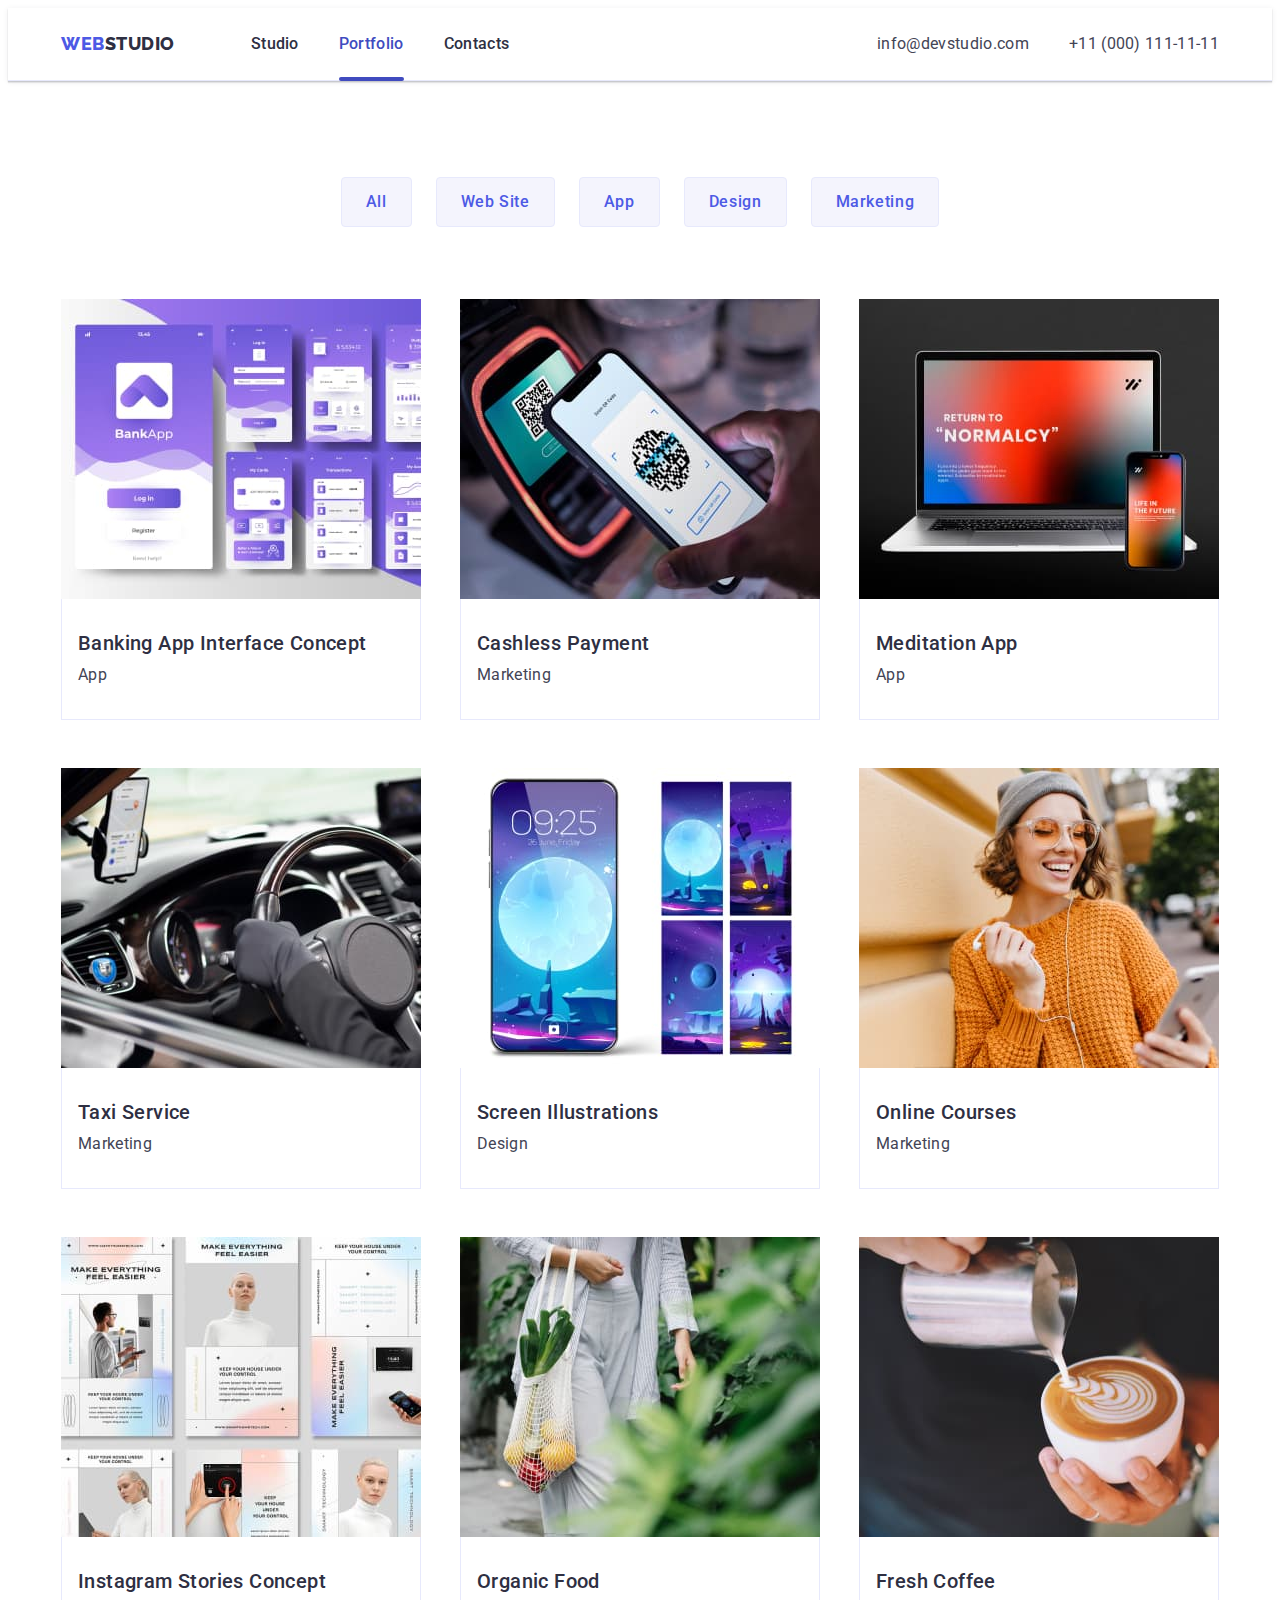
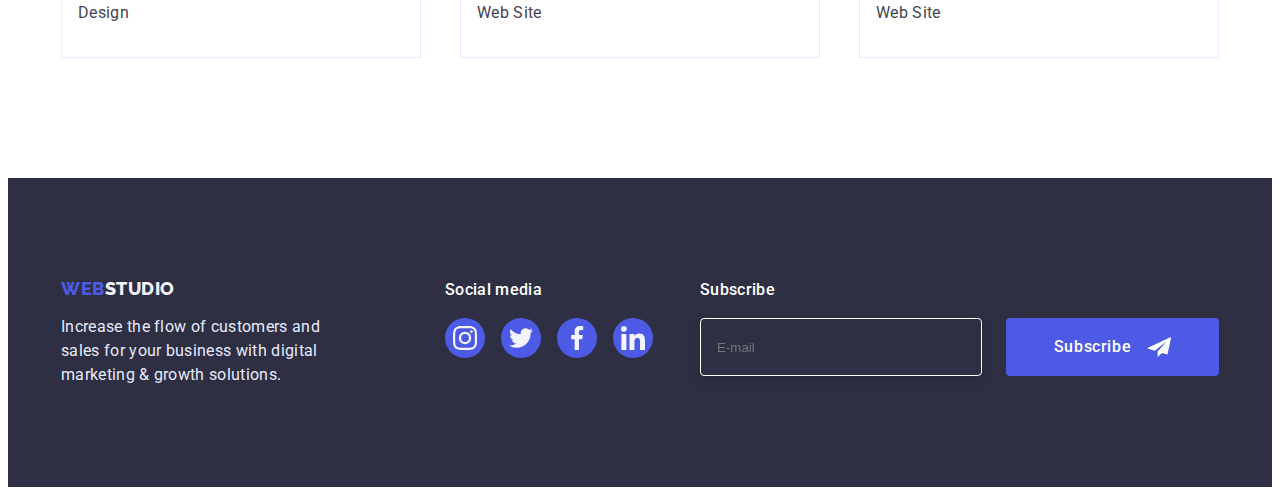
==== portfolio.html @ 1f2aed76 "Initial commit" ====
<!DOCTYPE html>
<html lang="en">

<head>
    <meta charset="UTF-8">
    <meta http-equiv="X-UA-Compatible" content="IE=edge">
    <meta name="viewport" content="width=device-width, initial-scale=1.0">
    <title>portfolio</title>
    <link rel="preconnect" href="https://fonts.googleapis.com">
    <link rel="preconnect" href="https://fonts.gstatic.com" crossorigin>
    <link
        href="https://fonts.googleapis.com/css2?family=Raleway:wght@800&family=Roboto:wght@400;500;700;900&display=swap"
        rel="stylesheet">
    <link rel="stylesheet" href="https://cdnjs.cloudflare.com/ajax/libs/modern-normalize/1.1.0/modern-normalize.min.css"
        integrity="sha512-wpPYUAdjBVSE4KJnH1VR1HeZfpl1ub8YT/NKx4PuQ5NmX2tKuGu6U/JRp5y+Y8XG2tV+wKQpNHVUX03MfMFn9Q=="
        crossorigin="anonymous" referrerpolicy="no-referrer" />
    <link rel="stylesheet" href="./css/style.css">
</head>

<body>
    <header class="header">
        <!-- Navigation -->
        <div class="header-container container">
            <nav class="nav">

                <a class="logo link " href="./index.html">Web<span class="logo-header">Studio</span></a>
                <ul class=" header-nav list">
                    <li><a class="nav-link   link" href="./index.html">Studio</a></li>
                    <li>
                        <a class="nav-link active link" href="./portfolio.html">Portfolio</a>
                    </li>
                    <li><a class="nav-link  link" href="">Contacts</a></li>
                </ul>
            </nav>
            <!-- Contacts -->
            <address class="address">
                <ul class="address list">
                    <li>
                        <a class="address-link link" href="mailto:info@devstudio.com">info@devstudio.com</a>
                    </li>
                    <li>
                        <a class="address-link link" href="tel:+110001111111">+11 (000) 111-11-11</a>
                    </li>
                </ul>
            </address>
        </div>
    </header>

    <main>
        <section class="portfolio-section">
            <div class="batton-portfolio-container container">
                <!-- Buttons portfolio -->
                <h1 hidden>Portfolio</h1>
                <ul class="button-portfolio-list list">
                    <li><button class="button-portfolio " type="button">All</button>
                    </li>
                    <li><button class="button-portfolio" type="button">Web Site</button>
                    </li>
                    <li><button class="button-portfolio" type="button">App</button>
                    </li>
                    <li><button class="button-portfolio" type="button">Design</button>
                    </li>
                    <li><button class="button-portfolio" type="button">Marketing</button>
                    </li>
                </ul>

                <!-- Card -->

                <ul class="portfolio-list list">
                    <li class="portfolio-card card">
                        <a href="" class="portfolio-link link">
                            <div class="overlay-wrapper">
                                <img src="./images/portfolio-images/banking.jpg" width="360"
                                    alt="Banking App Interface Concept">
                                <p class="overlay">14 Stylish and User-Friendly App Design Concepts · Task
                                    Manager App · Calorie Tracker App · Exotic Fruit Ecommerce App ·
                                    Cloud Storage App</p>
                            </div>
                            <div class="portfolio-card-text">
                                <h2 class="text-title">Banking App Interface Concept</h2>
                                <p class="text">App</p>
                            </div>
                        </a>
                    </li>
                    <li class="portfolio-card card">

                        <a href="" class="portfolio-link link">
                            <div class="overlay-wrapper">
                                <img src="./images/portfolio-images/cashless.jpg" width="360" alt="Cashless Payment">
                                <p class="overlay"> 14 Stylish and User-Friendly App Design Concepts · Task
                                    Manager App · Calorie Tracker App · Exotic Fruit Ecommerce App ·
                                    Cloud Storage App</p>
                            </div>
                            <div class="portfolio-card-text">
                                <h2 class="text-title">Cashless Payment</h2>
                                <p class="text">Marketing</p>
                            </div>
                        </a>
                    </li>
                    <li class="portfolio-card card">

                        <a href="" class="portfolio-link link">
                            <div class="overlay-wrapper">
                                <img src="./images/portfolio-images/meditation.jpg" width="360" alt="Meditation App">
                                <p class="overlay"> 14 Stylish and User-Friendly App Design Concepts · Task
                                    Manager App · Calorie Tracker App · Exotic Fruit Ecommerce App ·
                                    Cloud Storage App</p>
                            </div>
                            <div class="portfolio-card-text">
                                <h2 class="text-title">Meditation App</h2>
                                <p class="text">App</p>
                            </div>
                        </a>
                    </li>
                    <li class="portfolio-card card">

                        <a href="" class="portfolio-link link">

                            <div class="overlay-wrapper">
                                <img src="./images/portfolio-images/taxi.jpg" width="360" alt="Taxi Service">
                                <p class="overlay"> 14 Stylish and User-Friendly App Design Concepts · Task
                                    Manager App · Calorie Tracker App · Exotic Fruit Ecommerce App ·
                                    Cloud Storage App</p>
                            </div>
                            <div class="portfolio-card-text">
                                <h2 class="text-title">Taxi Service</h2>
                                <p class="text">Marketing</p>
                            </div>
                        </a>
                    </li>
                    <li class="portfolio-card card">

                        <a href="" class="portfolio-link link">
                            <div class="overlay-wrapper">
                                <img src="./images/portfolio-images/screen.jpg" width="360" alt="Screen Illustrations">
                                <p class="overlay"> 14 Stylish and User-Friendly App Design Concepts · Task
                                    Manager App · Calorie Tracker App · Exotic Fruit Ecommerce App ·
                                    Cloud Storage App</p>
                            </div>
                            <div class="portfolio-card-text">
                                <h2 class="text-title">Screen Illustrations</h2>
                                <p class="text">Design</p>
                            </div>
                        </a>
                    </li>
                    <li class="portfolio-card card">
                        <a href="" class="portfolio-link link">
                            <div class="overlay-wrapper">
                                <img src="./images/portfolio-images/online.jpg" width="360" alt="Online Courses">
                                <p class="overlay"> 14 Stylish and User-Friendly App Design Concepts · Task
                                    Manager App · Calorie Tracker App · Exotic Fruit Ecommerce App ·
                                    Cloud Storage App</p>
                            </div>
                            <div class="portfolio-card-text">
                                <h2 class="text-title">Online Courses</h2>
                                <p class="text">Marketing</p>
                            </div>
                        </a>
                    </li>
                    <li class="portfolio-card card">
                        <a href="" class="portfolio-link link">
                            <div class="overlay-wrapper">
                                <img src="./images/portfolio-images/instagram.jpg" width="360"
                                    alt="Instagram Stories Concept">
                                <p class="overlay"> 14 Stylish and User-Friendly App Design Concepts · Task
                                    Manager App · Calorie Tracker App · Exotic Fruit Ecommerce App ·
                                    Cloud Storage App</p>
                            </div>
                            <div class="portfolio-card-text">
                                <h2 class="text-title">Instagram Stories Concept</h2>
                                <p class="text">Design</p>
                            </div>
                        </a>
                    </li>
                    <li class="portfolio-card card">
                        <a href="" class="portfolio-link link">
                            <div class="overlay-wrapper">
                                <img src="./images/portfolio-images/organic.jpg" width="360" alt="Organic Food">
                                <p class="overlay"> 14 Stylish and User-Friendly App Design Concepts · Task
                                    Manager App · Calorie Tracker App · Exotic Fruit Ecommerce App ·
                                    Cloud Storage App</p>
                            </div>
                            <div class="portfolio-card-text">
                                <h2 class="text-title">Organic Food</h2>
                                <p class="text">Web Site</p>
                            </div>
                        </a>
                    </li>
                    <li class="portfolio-card card">
                        <a href="" class="portfolio-link link">
                            <div class="overlay-wrapper">
                                <img src="./images/portfolio-images/fresh.jpg" width="360" alt="Fresh Coffee">
                                <p class="overlay"> 14 Stylish and User-Friendly App Design Concepts · Task
                                    Manager App · Calorie Tracker App · Exotic Fruit Ecommerce App ·
                                    Cloud Storage App</p>
                            </div>
                            <div class="portfolio-card-text">
                                <h2 class="text-title">Fresh Coffee</h2>
                                <p class="text">Web Site</p>
                            </div>
                        </a>
                    </li>
                </ul>
            </div>
        </section>
    </main>
    <!--footer-->
    <footer class="footer">
        <div class=" footer-wrapper container">
            <div class="footer-wrapper-logo">
                <a href="./index.html" class="logo logo-only-footer link">Web<span class="logo-footer">Studio</span></a>
                <p class="footer-text text">Increase the flow of customers and sales for your business with digital
                    marketing
                    &
                    growth solutions. </p>
            </div>
            <div class="footer-wrapper-social">
                <p class="social-text text">Social media</p>
                <ul class="social-list list">
                    <li class="social-list-item">
                        <a href="" class="social-link link">
                            <svg class="social-icons" width="24" height="24">
                                <use href="./images/icons.svg#instagram"></use>
                            </svg>
                        </a>
                    </li>
                    <li class="social-list-item">
                        <a href="" class="social-link link">
                            <svg class="social-icons" width="24" height="24">
                                <use href="./images/icons.svg#twitter"></use>
                            </svg>
                        </a>
                    </li>
                    <li class="social-list-item">
                        <a href="" class="social-link link">
                            <svg class="social-icons" width="24" height="24">
                                <use href="./images/icons.svg#facebook"></use>
                            </svg>
                        </a>
                    </li>
                    <li class="social-list-item">
                        <a href="" class="social-link link">
                            <svg class="social-icons" width="24" height="24">
                                <use href="./images/icons.svg#linkedin"></use>
                            </svg>
                        </a>
                    </li>
                </ul>
            </div>
            <div class="footer-wrapper-form">

                <p class="media-text">Subscribe</p>
                <form class="form-footer">
                    <label class="user_subscribe"></label>
                    <input id="user_subscribe" class="form-input-footer" type="email" name="email" placeholder="E-mail">
                    <batton class="modal-button-footer" type="Subscribe">Subscribe
                        <svg class="subscribe-icon" width="24" height="24">
                            <use href="./images/icons.svg#icon-plane"></use>
                        </svg>
                    </batton>
                </form>


            </div>
        </div>
    </footer>

</html>
---- css/style.css ----
html {
  box-sizing: border-box;
}
h1,
h2,
h3,
h4,
h5,
h6,
p,
ul {
  padding: 0;
  margin: 0;
}
img {
  display: block;
}
/* 
::after,
::before{
 box-sizing: inherit; 
} */
.container {
  width: 1158px;
  margin: 0 auto;
  padding: 0 15px;
}

/**
  |============================
  | Basic styles
  |============================
*/
:root {
  --primary-text-color: #434455;
  --secondary-text-color: #2e2f42;
  --third-text-color: #ffffff;
  --footer-text-color: #e7e9fc;
  --accent-text-color: #f4f4fd;
  --logo-text-color: #4d5ae5;
  --primary-background: #ffffff;
  --secondary-background: #f4f4fd;
  --footer-background: #2e2f42;
  --button-active: #404bbf;
  --primary-icons-color: #8e8f99;
  --accent-icons-color: #31d0aa;
  --transition-dur-and-func: 250ms cubic-bezier(0.4, 0, 0.2, 1);
}

body {
  font-family: "Roboto", sans-serif;
  color: var(--primary-text-color);
  background-color: var(--primary-background);
}

.list {
  list-style-type: none;
}

.link {
  text-decoration: none;
}

.hidden {
  position: absolute;
  width: 1px;
  height: 1px;
  margin: -1px;
  border: 0;
  padding: 0;

  white-space: nowrap;
  clip-path: inset(100%);
  clip: rect(0 0 0 0);
  overflow: hidden;
}
/**
  |============================
  | Header Styles
  |============================
*/
.header-container {
  display: flex;
  margin: 0 auto;
  align-items: center;
}
.header {
  max-width: 1440px;
  margin-left: auto;
  margin-right: auto;
  box-shadow: 0px 2px 1px rgba(46, 47, 66, 0.08),
    0px 1px 1px rgba(46, 47, 66, 0.16), 0px 1px 6px rgba(46, 47, 66, 0.08);
  border-bottom: 1px solid #e7e9fc;
}
.logo {
  margin-right: 76px;
  color: var(--logo-text-color);
  font-family: "Raleway", sans-serif;
  font-weight: 800;
  font-size: 18px;
  line-height: 1.17;
  letter-spacing: 0.03em;
  text-transform: uppercase;
}

.logo-header {
  color: var(--secondary-text-color);
}
.nav {
  align-items: center;
  display: flex;
  margin-right: auto;
}
.header-nav {
  gap: 40px;
  display: flex;
}
.nav-link.link {
  padding: 24px 0;
  display: block;
  color: var(--secondary-text-color);
  font-weight: 500;
  font-size: 16px;
  line-height: 1.5;
  letter-spacing: 0.02em;
  transition: color var(--transition-dur-and-func);
}
.nav-link:hover,
.nav-link:focus {
  color: #404bbf;
}
.nav-link.active {
  position: relative;
  color: var(--button-active);
}
.active::after {
  position: absolute;
  display: block;
  content: "";
  height: 4px;
  width: 100%;
  left: 0;
  bottom: -1px;
  background-color: var(--button-active);
  border-radius: 2px;
}

.address {
  font-style: normal;
}
.address.list {
  display: flex;
  gap: 40px;
}
.address-link {
  color: var(--primary-text-color);
  font-size: 16px;
  line-height: 1.5;
  letter-spacing: 0.02em;
  transition: color var(--transition-dur-and-func);
}

.address-link:hover,
.address-link:focus {
  color: var(--button-active);
}

/**
  |================================
  | Hero Styles
  |================================
*/

.hero {
  padding: 188px 0;
  background-color: var(--footer-background);
}
.hero-back {
  margin-left: auto;
  margin-right: auto;
  background-image: linear-gradient(
      rgba(46, 47, 66, 0.7),
      rgba(46, 47, 66, 0.7)
    ),
    url(../images/background-img/people-office.jpg);
  background-repeat: no-repeat;
  background-position: center;
  background-size: cover;
  max-width: 1440px;
}
.hero.container {
  background-color: initial;
  display: flex;
  padding: 0;
  flex-direction: column;
  justify-content: center;
  align-items: center;
}
.hero-title {
  max-width: 496px;
  margin-bottom: 48px;
  color: var(--third-text-color);
  font-weight: 700;
  font-size: 56px;
  line-height: 1.07;
  text-align: center;
  letter-spacing: 0.02em;
}
.hero button {
  min-width: 169px;
  padding-top: 16px;
  padding-bottom: 16px;
  height: 56px;
  border-radius: 4px;
  border: none;
  transition: background-color var(--transition-dur-and-func);
}
.hero-item {
  width: calc((100% - 72px) / 4);
}
.icons-hero {
  height: 112px;
  display: flex;
  justify-content: center;
  align-items: center;
  background-color: var(--secondary-background);
  border-radius: 4px;
  margin-bottom: 8px;
}
.adventages {
  padding: 120px 0;
}
.adventages-list {
  list-style: none;
  display: flex;
  flex-direction: row;
  justify-content: space-between;
  gap: 24px;
}

.examples {
  padding-bottom: 120px;
}
.example.title {
  margin-left: auto;
  margin-right: auto;
  margin-bottom: 72px;
}

.example.list {
  display: flex;
  flex-direction: row;
  margin-left: auto;
  margin-right: auto;
  gap: 24px;
}

.team {
  max-width: 1440px;
  margin-left: auto;
  margin-right: auto;
  padding-top: 120px;
  padding: 120px 0;
}

.team-title {
  font-weight: 700;
  font-size: 36px;
  line-height: 1.11;
  text-align: center;
  letter-spacing: 0.02em;
  text-transform: capitalize;
  margin-bottom: 72px;
}
.team-text {
  text-align: center;
  padding: 32px 0;
}
.team-parag {
  margin-bottom: 8px;
}
.img-team {
  width: 100%;
}
.team-wrapper-list {
  display: flex;
  justify-content: center;
  gap: 24px;
  align-items: center;
}
.wrapper-list-item {
  width: 40px;
  height: 40px;
}
.wrapper-link {
  width: 100%;
  height: 100%;
  background-color: var(--logo-text-color);
  border-radius: 50%;
  display: flex;
  align-items: center;
  justify-content: center;
  transition: background-color var(--transition-dur-and-func);
}
.wrapper-link:hover,
.wrapper-link:focus {
  background-color: #404bbf;
}

.team-icons {
  fill: var(--accent-text-color);
}
.team-list {
  list-style: none;
  display: flex;
  gap: 24px;
}
.team-card {
  box-shadow: 0px 1px 6px rgba(46, 47, 66, 0.08),
    0px 1px 1px rgba(46, 47, 66, 0.16), 0px 2px 1px rgba(46, 47, 66, 0.08);
  border-radius: 0px 0px 4px 4px;
  width: calc((100% - 72px) / 4);
  background-color: var(--primary-background);
}
/* customers  */
.customers {
  padding-top: 120px;
  padding-bottom: 120px;
}
.customers-title.title {
  font-size: 36px;
  line-height: 1.1;
  color: var(--footer-background);
  margin-bottom: 72px;
}
.customers-list {
  display: flex;
  gap: 24px;
}
.customers-list-item {
  width: calc((100% - 120px) / 6);
  height: 88px;
}
.customers-link {
  border: 1px solid var(--primary-icons-color);
  width: 100%;
  height: 100%;
  border-radius: 4px;
  display: flex;
  justify-content: center;
  align-items: center;
  color: var(--primary-icons-color);
  transition: border-color var(--transition-dur-and-func),
    color var(--transition-dur-and-func);
}
.customers-link:hover,
.customers-link:focus {
  border-color: var(--button-active);
  color: var(--button-active);
}
.customers-icons {
  fill: currentColor;
}

/**
  |================================
  | Button Styles
  |================================
*/
.button {
  font-family: "Roboto", sans-serif;
  color: var(--third-text-color);
  background-color: var(--logo-text-color);
  font-weight: 500;
  font-size: 16px;
  line-height: 1.5;
  letter-spacing: 0.04em;
  cursor: pointer;
}

.button-portfolio {
  font-family: "Roboto", sans-serif;
  color: var(--logo-text-color);
  background-color: var(--secondary-background);
  font-weight: 500;
  font-size: 16px;
  padding: 12px 24px;
  border: 1px solid #e7e9fc;
  border-radius: 4px;
  line-height: 1.5;
  letter-spacing: 0.04em;
  cursor: pointer;
  transition: box-shadow var(--transition-dur-and-func),
    background-color var(--transition-dur-and-func),
    color var(--transition-dur-and-func),
    border-color var(--transition-dur-and-func);
}

.button-portfolio:hover,
.button-portfolio:focus {
  box-shadow: 0px 3px 1px rgba(0, 0, 0, 0.1), 0px 2px 1px rgba(0, 0, 0, 0.08),
    0px 2px 2px rgba(0, 0, 0, 0.12);
}

.button:hover,
.button:focus,
.button-portfolio:hover,
.button-portfolio:focus {
  color: var(--third-text-color);
  border: 1px solid transparent;
  background-color: var(--button-active);
}
.button-portfolio-list {
  margin-bottom: 72px;
  display: flex;
  flex-direction: row;
  justify-content: center;
  gap: 24px;
}

.text-title {
  margin-bottom: 8px;
  color: var(--secondary-text-color);
  font-weight: 500;
  font-size: 20px;
  line-height: 1.2;
  letter-spacing: 0.02em;
}

.text {
  color: var(--primary-text-color);
  font-size: 16px;
  line-height: 1.5;
  letter-spacing: 0.02em;
}
.portfolio-list {
  display: flex;
  flex-wrap: wrap;
  gap: 48px 24px;
  justify-content: space-between;
}
.portfolio-link {
  display: block;
  transition: box-shadow var(--transition-dur-and-func);
}
.portfolio-link:hover,
.portfolio-link:focus {
  box-shadow: 0px 1px 6px rgba(46, 47, 66, 0.08),
    0px 1px 1px rgba(46, 47, 66, 0.16), 0px 2px 1px rgba(46, 47, 66, 0.08);
}
.portfolio-card-text {
  padding: 32px 16px;
  border: 1px solid #e7e9fc;
  border-top: none;
}
/* overlay */
.overlay-wrapper {
  position: relative;
  overflow: hidden;
}

.overlay {
  position: absolute;
  left: 0;
  top: 0;
  width: 100%;
  height: 100%;
  transform: translate(0, 100%);
  transition: transform 250ms cubic-bezier(0.4, 0, 0.2, 1);

  font-size: 16px;
  line-height: 1.5;
  color: #f4f4fd;
  padding-top: 40px;
  padding-right: 32px;
  padding-bottom: 40px;
  padding-left: 32px;
  background: #4d5ae5;
  mix-blend-mode: normal;
  letter-spacing: 0.02em;
}
.portfolio-link:hover .overlay,
.portfolio-link:focus .overlay {
  transform: translate(0, 0);
}

.title {
  color: var(--secondary-text-color);
  font-size: 36px;
  line-height: 1.11;
  text-align: center;
  letter-spacing: 0.02em;
  text-transform: capitalize;
}

.team {
  padding-bottom: 120px;
  background-color: var(--secondary-background);
}

.card {
  border-radius: 0px 0px 4px 4px;
  background-color: var(--primary-background);
}

.portfolio-section {
  padding: 96px 0 120px;
}

/**
  |================================
  | Footer Styles
  |================================
*/

.footer {
  max-width: 1440px;
  margin-left: auto;
  margin-right: auto;
  padding-top: 100px;
  padding-bottom: 100px;
  background-color: var(--footer-background);
}
.footer-wrapper {
  display: flex;
  align-items: baseline;
}
.footer-wrapper-logo {
  margin-right: 120px;
}
.social-link {
  width: 100%;
  height: 100%;
  background-color: var(--logo-text-color);
  display: flex;
  justify-content: center;
  align-items: center;
  border-radius: 50%;
  transition: background-color var(--transition-dur-and-func);
}
.social-link:hover,
.social-link:focus {
  background-color: var(--accent-icons-color);
}
.social-text {
  margin-bottom: 16px;
  font-style: normal;
  font-weight: 500;
  font-size: 16px;
  line-height: 24px;
  letter-spacing: 0.02em;
  color: var(--primary-background);
}
.social-icons {
  fill: var(--accent-text-color);
}
.logo-only-footer {
  display: inline-block;
  margin-bottom: 16px;
}
.social-list {
  display: flex;
  gap: 16px;
}
.social-list-item {
  width: 40px;
  height: 40px;
}
.logo-footer {
  color: #f4f4fd;
}
.footer-text {
  max-width: 264px;
  color: var(--footer-text-color);
}

/* backdrop */

.backdrop {
  position: fixed;
  top: 0;
  left: 0;
  width: 100%;
  height: 100%;
  background-color: rgba(46, 47, 66, 0.4);
  z-index: 101;
  transition: opacity var(--transition-dur-and-func),
    visibility var(--transition-dur-and-func);
}

.backdrop.is-hidden {
  opacity: 0;
  visibility: hidden;
  pointer-events: none;
}

.modal {
  position: absolute;
  width: 408px;
  min-height: 576px;
  top: 50%;
  left: 50%;
  transform: translate(-50%, -50%);
  transition: transform var(--transition-dur-and-func);

  background-color: #fcfcfc;
  box-shadow: 0px 1px 1px rgba(0, 0, 0, 0.14), 0px 1px 3px rgba(0, 0, 0, 0.12),
    0px 2px 1px rgba(0, 0, 0, 0.2);
  border-radius: 4px;
}

.modal-close-btn {
  position: absolute;
  top: 24px;
  right: 24px;
  display: flex;
  justify-content: center;
  align-items: center;

  background-color: #e7e9fc;
  border: 1px solid rgba(0, 0, 0, 0.1);
  padding: 0;
  width: 24px;
  height: 24px;
  border-radius: 50%;
  cursor: pointer;
  transition: background-color var(--transition-dur-and-func),
    border var(--transition-dur-and-func);
}

.modal-close-btn:hover,
.modal-close-btn:focus {
  border: none;
  background-color: var(--button-active);
}

.modal-close-btn-icon {
  transition: fill var(--transition-dur-and-func);
}

.modal-close-btn:hover .modal-close-btn-icon,
.modal-close-btn:focus .modal-close-btn-icon {
  fill: var(--primary-background);
}
.modal-form {
  display: flex;
  flex-direction: column;
}
.modal-title {
  margin-bottom: 16px;
  font-weight: 500;
  font-size: 16px;
  line-height: 1.5;
  text-align: center;
  letter-spacing: 0.02em;
  color: var(--footer-background);
}
.modal {
  position: absolute;
  width: 408px;
  min-height: 576px;
  padding: 72px 24px 24px 24px;
  top: 50%;
  left: 50%;
  transform: translate(-50%, -50%);
  transition: transform var(--transition-dur-and-func);
  background-color: #fcfcfc;
  box-shadow: 0px 1px 1px rgba(0, 0, 0, 0.14), 0px 1px 3px rgba(0, 0, 0, 0.12),
    0px 2px 1px rgba(0, 0, 0, 0.2);
  border-radius: 4px;
}
.modal-form-input-desc {
  display: block;
  margin-bottom: 4px;
  font-size: 12px;
  line-height: 1.17;
  letter-spacing: 0.04em;
  color: var(--primary-icons-color);
}
.modal-form-field {
  margin-bottom: 8px;
}
.modal-form-input-wrapper {
  position: relative;
  display: block;
}
.modal-form-input {
  width: 100%;
  height: 40px;
  font-size: 16px;
  border: 1px solid rgba(46, 47, 66, 0.4);
  border-radius: 4px;
  padding-left: 38px;
  transition: outline var(--transition-dur-and-func),
    border-color var(--transition-dur-and-func);
}
.modal-form-icons {
  position: absolute;
  left: 16px;
  top: 50%;
  width: 18px;
  height: 24px;
  transform: translate(0, -50%);
  transition: fill var(--transition-dur-and-func);
}
.modal-form-field-area {
  margin-bottom: 16px;
}
.modal-form-field-area:focus {
  border-color: #4d5ae5;
}
.modal-form-input:focus {
  outline: none;
  border-color: #4d5ae5;
}
.modal-form-input:focus + .modal-form-icons {
  fill: #4d5ae5;
}
.modal-form-message:focus {
  border-color: #4d5ae5;
}
.modal-form-message {
  resize: none;
  outline: none;
  width: 100%;
  height: 120px;
  font-size: 16px;
  padding: 8px 16px;
  border: 1px solid rgba(46, 47, 66, 0.4);
  border-radius: 4px;
  transition: border-color var(--transition-dur-and-func);
}
.modal-form-message::placeholder {
  font-size: 12px;
  line-height: 1.17;
  letter-spacing: 0.04em;

  color: rgba(46, 47, 66, 0.4);
}
.visually-hidden {
  position: absolute;
  width: 1px;
  height: 1px;
  margin: -1px;
  border: 0;
  clip: rect(0 0 0 0);
  overflow: hidden;
}
.modal-form-check-desc {
  display: flex;
  align-items: center;
  margin-bottom: 24px;
  font-size: 12px;
  line-height: 1.17;
  letter-spacing: 0.04em;
  color: var(--primary-icons-color);
}
.modal-form-checkbox {
  position: relative;
  width: 16px;
  height: 16px;
  border: 1px solid rgba(46, 47, 66, 0.4);
  border-radius: 2px;
  fill: #f4f4fd;
  transition: background-color 250ms cubic-bezier(0.4, 0, 0.2, 1);
  display: flex;
  justify-content: center;
  align-items: center;
  width: 16px;
  height: 16px;
  border: 1px solid rgba(46, 47, 66, 0.4);
  border-radius: 2px;
  margin-right: 8px;
  transition: background-color var(--transition-dur-and-func);
}
.modal-form-check-icons {
  position: absolute;
  top: 50%;
  left: 50%;
  transform: translate(-50%, -50%);
  opacity: 0;
  fill: var(--primary-background);
}
.link-form:hover,
.link-form:focus {
  color: var(--button-active);
}
.link-form {
  color: #4d5ae5;
  transition: color var(--transition-dur-and-func);
}
.modal-button-form:hover,
.modal-button-form:focus {
  background-color: var(--button-active);
}
.modal-button-form {
  min-width: 169px;
  align-self: center;
  padding-left: 32px;
  padding-right: 32px;
  padding-top: 16px;
  padding-bottom: 16px;
  border: 0;
  border-radius: 4px;
  cursor: pointer;

  transition: background-color var(--transition-dur-and-func);
  color: #ffffff;
  background-color: #4d5ae5;
  box-shadow: 0px 4px 4px rgba(0, 0, 0, 0.15);
  font-family: inherit;
  font-weight: 500;
  font-size: 16px;
  line-height: 1.5;
  letter-spacing: 0.04em;
}

.media-text {
  font-weight: 500;
  font-size: 16px;
  line-height: 1.5;
  letter-spacing: 0.02em;
  color: #ffffff;
  margin-bottom: 16px;
}
.form-footer {
  display: flex;
}
.form-input-footer {
  width: 264px;
  height: 40px;
  margin-right: 24px;
  padding-left: 16px;
  padding-top: 8px;
  padding-bottom: 8px;
  padding-right: 0;
  border: 1px solid #ffffff;
  border-radius: 4px;
  filter: drop-shadow(0px 4px 4px rgba(0, 0, 0, 0.15));
  background-color: var(--footer-background);
  color: var(--primary-background);
}
.modal-button-footer:hover,
.modal-button-footer:focus {
  background-color: var(--button-active);
}
.modal-button-footer {
  display: flex;
  justify-content: center;
  align-items: center;
  min-width: 165px;
  padding-top: 8px;
  padding-right: 24px;
  padding-bottom: 8px;
  padding-left: 24px;
  border: 0;
  border-radius: 4px;
  font-family: inherit;
  font-weight: 500;
  font-size: 16px;
  line-height: 1.5;
  letter-spacing: 0.04em;
  color: #ffffff;
  background-color: #4d5ae5;
  cursor: pointer;
  transition: background-color var(--transition-dur-and-func);
}
.footer-wrapper-social {
  margin-right: auto;
}
.subscribe-icon {
  margin-left: 16px;
}
.modal-form-check:checked + * .modal-form-check-icons {
  opacity: 1;
}
.modal-form-check:checked + * .modal-form-checkbox {
  background-color: #404bbf;
}
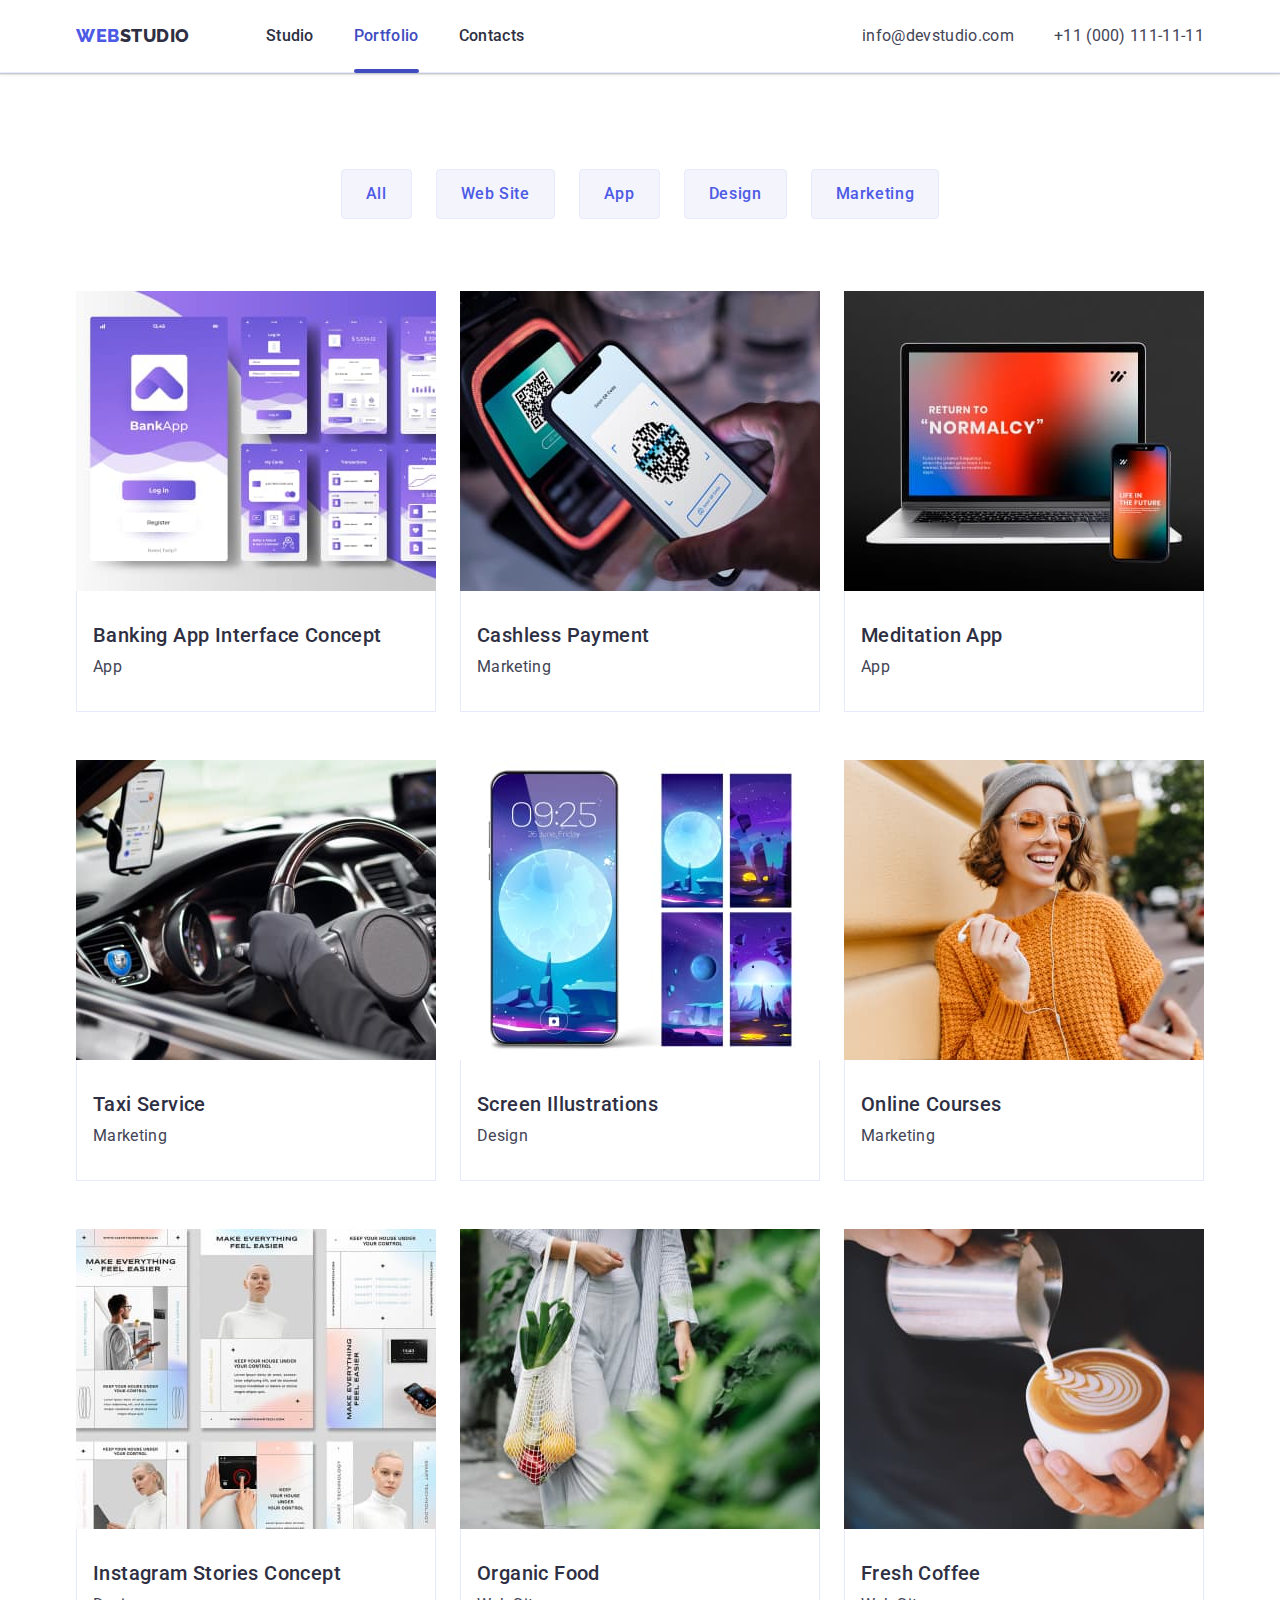
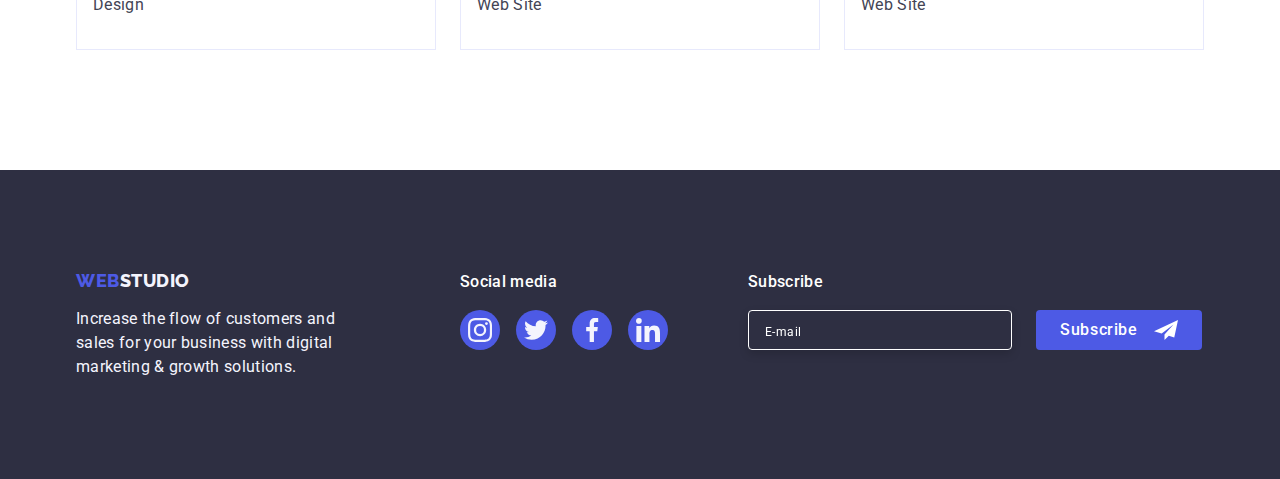
==== commit 2c7b7a89: "sum pre final" ====
--- a/portfolio.html
+++ b/portfolio.html
@@ -5,198 +5,413 @@
     <meta charset="UTF-8">
     <meta http-equiv="X-UA-Compatible" content="IE=edge">
     <meta name="viewport" content="width=device-width, initial-scale=1.0">
-    <title>portfolio</title>
+    <title>Portfolio</title>
     <link rel="preconnect" href="https://fonts.googleapis.com">
     <link rel="preconnect" href="https://fonts.gstatic.com" crossorigin>
     <link
         href="https://fonts.googleapis.com/css2?family=Raleway:wght@800&family=Roboto:wght@400;500;700;900&display=swap"
         rel="stylesheet">
-    <link rel="stylesheet" href="https://cdnjs.cloudflare.com/ajax/libs/modern-normalize/1.1.0/modern-normalize.min.css"
-        integrity="sha512-wpPYUAdjBVSE4KJnH1VR1HeZfpl1ub8YT/NKx4PuQ5NmX2tKuGu6U/JRp5y+Y8XG2tV+wKQpNHVUX03MfMFn9Q=="
-        crossorigin="anonymous" referrerpolicy="no-referrer" />
-    <link rel="stylesheet" href="./css/style.css">
+    <link rel="stylesheet"
+        href="https://cdnjs.cloudflare.com/ajax/libs/modern-normalize/1.1.0/modern-normalize.min.css">
+    <link rel="stylesheet" href="./css/styles.css">
 </head>
 
 <body>
-    <header class="header">
-        <!-- Navigation -->
-        <div class="header-container container">
-            <nav class="nav">
-
-                <a class="logo link " href="./index.html">Web<span class="logo-header">Studio</span></a>
-                <ul class=" header-nav list">
-                    <li><a class="nav-link   link" href="./index.html">Studio</a></li>
-                    <li>
-                        <a class="nav-link active link" href="./portfolio.html">Portfolio</a>
-                    </li>
-                    <li><a class="nav-link  link" href="">Contacts</a></li>
+
+    <!-- HEADER -->
+
+    <header class="header-page">
+        <div class="container header-container">
+            <nav class="nav-menu">
+                <a class="logo link" href="./index.html">Web<span class="logo-light-theme">Studio</span></a>
+                <ul class="menu list">
+                    <li class="menu-item">
+                        <a class="menu-link link" href="./index.html">Studio</a>
+                    </li>
+                    <li class="menu-item">
+                        <a class="menu-link active link" href="./portfolio.html">Portfolio</a>
+                    </li>
+                    <li class="menu-item">
+                        <a class="menu-link link" href="">Contacts</a>
+                    </li>
                 </ul>
             </nav>
-            <!-- Contacts -->
             <address class="address">
-                <ul class="address list">
-                    <li>
-                        <a class="address-link link" href="mailto:info@devstudio.com">info@devstudio.com</a>
-                    </li>
-                    <li>
-                        <a class="address-link link" href="tel:+110001111111">+11 (000) 111-11-11</a>
+                <ul class="contact list">
+                    <li class="contact-item">
+                        <a class="contact-link link" href="mailto:info@devstudio.com">info@devstudio.com</a>
+                    </li>
+                    <li class="contact-item">
+                        <a class="contact-link link" href="tel:+110001111111">+11 (000) 111-11-11</a>
                     </li>
                 </ul>
             </address>
+            <button class="modal-menu-open" type="button" data-menu-open>
+                <svg class="mobil-menu-open-icon" width="32" height="22">
+                    <use href="./images/icons.svg#icon-burger-menu"></use>
+                </svg>
+            </button>
+        </div>
+        <div class="mobile-menu" data-menu>
+            <div class="container mobile-menu-container">
+                <button class="modal-menu-close-button" type="button" data-menu-close>
+                    <svg class="modal-menu-close-icon" width="8" height="8">
+                        <use href="./images/icons.svg#icon-close"></use>
+                    </svg>
+                </button>
+                <ul class="menu-open list">
+                    <li class="menu-open-item">
+                        <a class="menu-open-link link" href="./index.html">Studio</a>
+                    </li>
+                    <li class="menu-open-item">
+                        <a class="menu-open-link open link" href="./portfolio.html">Portfolio</a>
+                    </li>
+                    <li class="menu-open-item">
+                        <a class="menu-open-link link" href="">Contacts</a>
+                    </li>
+                </ul>
+                <ul class="menu-contacts list">
+                    <li class="menu-contacts-item">
+                        <a class="menu-contacts-link tel link" href="tel:+110001111111">+11 (000) 111-11-11</a>
+                    </li>
+                    <li class="menu-contacts-item">
+                        <a class="menu-contacts-link mail link" href="mailto:info@devstudio.com">info@devstudio.com</a>
+                    </li>
+                </ul>
+                <ul class="social-list-open list">
+                    <li class="social-list-open-item">
+                        <a class="social-list-open-link" href="">
+                            <svg class="social-list-open-icon" width="24" height="24">
+                                <use href="./images/icons.svg#icon-instagram"></use>
+                            </svg>
+                        </a>
+                    </li>
+                    <li class="social-list-open-item">
+                        <a class="social-list-open-link" href="">
+                            <svg class="social-list-open-icon" width="24" height="24">
+                                <use href="./images/icons.svg#icon-twitter"></use>
+                            </svg>
+                        </a>
+                    </li>
+                    <li class="social-list-open-item">
+                        <a class="social-list-open-link" href="">
+                            <svg class="social-list-open-icon" width="24" height="24">
+                                <use href="./images/icons.svg#icon-facebook"></use>
+                            </svg>
+                        </a>
+                    </li>
+                    <li class="social-list-open-item">
+                        <a class="social-list-open-link" href="">
+                            <svg class="social-list-open-icon" width="24" height="24">
+                                <use href="./images/icons.svg#icon-linkedin"></use>
+                            </svg>
+                        </a>
+                    </li>
+                </ul>
+            </div>
         </div>
     </header>
 
-    <main>
-        <section class="portfolio-section">
-            <div class="batton-portfolio-container container">
-                <!-- Buttons portfolio -->
+    <!-- MAIN -->
+
+    <main class="main">
+
+        <!-- PORTFOLIO -->
+
+        <section class="portfolio">
+            <div class="container">
                 <h1 hidden>Portfolio</h1>
-                <ul class="button-portfolio-list list">
-                    <li><button class="button-portfolio " type="button">All</button>
-                    </li>
-                    <li><button class="button-portfolio" type="button">Web Site</button>
-                    </li>
-                    <li><button class="button-portfolio" type="button">App</button>
-                    </li>
-                    <li><button class="button-portfolio" type="button">Design</button>
-                    </li>
-                    <li><button class="button-portfolio" type="button">Marketing</button>
-                    </li>
-                </ul>
-
-                <!-- Card -->
-
-                <ul class="portfolio-list list">
-                    <li class="portfolio-card card">
-                        <a href="" class="portfolio-link link">
-                            <div class="overlay-wrapper">
-                                <img src="./images/portfolio-images/banking.jpg" width="360"
-                                    alt="Banking App Interface Concept">
-                                <p class="overlay">14 Stylish and User-Friendly App Design Concepts · Task
-                                    Manager App · Calorie Tracker App · Exotic Fruit Ecommerce App ·
-                                    Cloud Storage App</p>
-                            </div>
-                            <div class="portfolio-card-text">
-                                <h2 class="text-title">Banking App Interface Concept</h2>
-                                <p class="text">App</p>
-                            </div>
-                        </a>
-                    </li>
-                    <li class="portfolio-card card">
-
-                        <a href="" class="portfolio-link link">
-                            <div class="overlay-wrapper">
-                                <img src="./images/portfolio-images/cashless.jpg" width="360" alt="Cashless Payment">
-                                <p class="overlay"> 14 Stylish and User-Friendly App Design Concepts · Task
-                                    Manager App · Calorie Tracker App · Exotic Fruit Ecommerce App ·
-                                    Cloud Storage App</p>
-                            </div>
-                            <div class="portfolio-card-text">
-                                <h2 class="text-title">Cashless Payment</h2>
-                                <p class="text">Marketing</p>
-                            </div>
-                        </a>
-                    </li>
-                    <li class="portfolio-card card">
-
-                        <a href="" class="portfolio-link link">
-                            <div class="overlay-wrapper">
-                                <img src="./images/portfolio-images/meditation.jpg" width="360" alt="Meditation App">
-                                <p class="overlay"> 14 Stylish and User-Friendly App Design Concepts · Task
-                                    Manager App · Calorie Tracker App · Exotic Fruit Ecommerce App ·
-                                    Cloud Storage App</p>
-                            </div>
-                            <div class="portfolio-card-text">
-                                <h2 class="text-title">Meditation App</h2>
-                                <p class="text">App</p>
-                            </div>
-                        </a>
-                    </li>
-                    <li class="portfolio-card card">
-
-                        <a href="" class="portfolio-link link">
-
-                            <div class="overlay-wrapper">
-                                <img src="./images/portfolio-images/taxi.jpg" width="360" alt="Taxi Service">
-                                <p class="overlay"> 14 Stylish and User-Friendly App Design Concepts · Task
-                                    Manager App · Calorie Tracker App · Exotic Fruit Ecommerce App ·
-                                    Cloud Storage App</p>
-                            </div>
-                            <div class="portfolio-card-text">
-                                <h2 class="text-title">Taxi Service</h2>
-                                <p class="text">Marketing</p>
-                            </div>
-                        </a>
-                    </li>
-                    <li class="portfolio-card card">
-
-                        <a href="" class="portfolio-link link">
-                            <div class="overlay-wrapper">
-                                <img src="./images/portfolio-images/screen.jpg" width="360" alt="Screen Illustrations">
-                                <p class="overlay"> 14 Stylish and User-Friendly App Design Concepts · Task
-                                    Manager App · Calorie Tracker App · Exotic Fruit Ecommerce App ·
-                                    Cloud Storage App</p>
-                            </div>
-                            <div class="portfolio-card-text">
-                                <h2 class="text-title">Screen Illustrations</h2>
-                                <p class="text">Design</p>
-                            </div>
-                        </a>
-                    </li>
-                    <li class="portfolio-card card">
-                        <a href="" class="portfolio-link link">
-                            <div class="overlay-wrapper">
-                                <img src="./images/portfolio-images/online.jpg" width="360" alt="Online Courses">
-                                <p class="overlay"> 14 Stylish and User-Friendly App Design Concepts · Task
-                                    Manager App · Calorie Tracker App · Exotic Fruit Ecommerce App ·
-                                    Cloud Storage App</p>
-                            </div>
-                            <div class="portfolio-card-text">
-                                <h2 class="text-title">Online Courses</h2>
-                                <p class="text">Marketing</p>
-                            </div>
-                        </a>
-                    </li>
-                    <li class="portfolio-card card">
-                        <a href="" class="portfolio-link link">
-                            <div class="overlay-wrapper">
-                                <img src="./images/portfolio-images/instagram.jpg" width="360"
-                                    alt="Instagram Stories Concept">
-                                <p class="overlay"> 14 Stylish and User-Friendly App Design Concepts · Task
-                                    Manager App · Calorie Tracker App · Exotic Fruit Ecommerce App ·
-                                    Cloud Storage App</p>
-                            </div>
-                            <div class="portfolio-card-text">
-                                <h2 class="text-title">Instagram Stories Concept</h2>
-                                <p class="text">Design</p>
-                            </div>
-                        </a>
-                    </li>
-                    <li class="portfolio-card card">
-                        <a href="" class="portfolio-link link">
-                            <div class="overlay-wrapper">
-                                <img src="./images/portfolio-images/organic.jpg" width="360" alt="Organic Food">
-                                <p class="overlay"> 14 Stylish and User-Friendly App Design Concepts · Task
-                                    Manager App · Calorie Tracker App · Exotic Fruit Ecommerce App ·
-                                    Cloud Storage App</p>
-                            </div>
-                            <div class="portfolio-card-text">
-                                <h2 class="text-title">Organic Food</h2>
-                                <p class="text">Web Site</p>
-                            </div>
-                        </a>
-                    </li>
-                    <li class="portfolio-card card">
-                        <a href="" class="portfolio-link link">
-                            <div class="overlay-wrapper">
-                                <img src="./images/portfolio-images/fresh.jpg" width="360" alt="Fresh Coffee">
-                                <p class="overlay"> 14 Stylish and User-Friendly App Design Concepts · Task
-                                    Manager App · Calorie Tracker App · Exotic Fruit Ecommerce App ·
-                                    Cloud Storage App</p>
-                            </div>
-                            <div class="portfolio-card-text">
-                                <h2 class="text-title">Fresh Coffee</h2>
-                                <p class="text">Web Site</p>
+
+                <!-- FILTER -->
+
+                <ul class="filter list">
+                    <li class="filter-item">
+                        <button class="filter-button" type="button">All</button>
+                    </li>
+                    <li class="filter-item">
+                        <button class="filter-button" type="button">Web Site</button>
+                    </li>
+                    <li class="filter-item">
+                        <button class="filter-button" type="button">App</button>
+                    </li>
+                    <li class="filter-item">
+                        <button class="filter-button" type="button">Design</button>
+                    </li>
+                    <li class="filter-item">
+                        <button class="filter-button" type="button">Marketing</button>
+                    </li>
+                </ul>
+
+                <!-- COLLECTION -->
+
+                <ul class="collection list">
+                    <li class="collection-item">
+                        <a class="collection-link link" href="">
+                            <div class="overlay-wrapper">
+
+                                <picture>
+
+                                    <source
+                                        srcset="./images/collection/desktop/app_one.jpg 1x, ./images/collection/desktop/app_one@2x.jpg 2x"
+                                        media="(min-width: 1158px)">
+                                    <source
+                                        srcset="./images/collection/tablet/app_one_tablet.jpg 1x, ./images/collection/tablet/app_one_tablet@2x.jpg 2x"
+                                        media="(min-width: 768px)">
+                                    <source
+                                        srcset="./images/collection/mobile/app_one_mobile.jpg 1x, ./images/collection/mobile/app_one_mobile@2x.jpg 2x"
+                                        media="(max-width: 767px)">
+
+                                    <img class="collection-image" src="./images/collection/desktop/app_one.jpg"
+                                        alt="banking app">
+                                </picture>
+
+                                <p class="overlay">14 Stylish and User-Friendly App Design Concepts · Task Manager App ·
+                                    Calorie Tracker App · Exotic Fruit Ecommerce App ·
+                                    Cloud Storage App</p>
+                            </div>
+                            <div class="card-info">
+                                <h2 class="section-subtitle">Banking App Interface Concept</h2>
+                                <p class="section-text">App</p>
+                            </div>
+                        </a>
+                    </li>
+                    <li class="collection-item">
+                        <a class="collection-link link" href="">
+                            <div class="overlay-wrapper">
+
+                                <picture>
+
+                                    <source
+                                        srcset="./images/collection/desktop/marketing_one.jpg 1x, ./images/collection/desktop/marketing_one@2x.jpg 2x"
+                                        media="(min-width: 1158px)">
+                                    <source
+                                        srcset="./images/collection/tablet/marketing_one_tablet.jpg 1x, ./images/collection/tablet/marketing_one_tablet@2x.jpg 2x"
+                                        media="(min-width: 768px)">
+                                    <source
+                                        srcset="./images/collection/mobile/marketing_one_mobile.jpg 1x, ./images/collection/mobile/marketing_one_mobile@2x.jpg 2x"
+                                        media="(max-width: 767px)">
+
+                                    <img class="collection-image" src="./images/collection/desktop/marketing_one.jpg"
+                                        alt="cashless payment">
+                                </picture>
+
+                                <p class="overlay">14 Stylish and User-Friendly App Design Concepts · Task Manager App ·
+                                    Calorie Tracker App · Exotic Fruit Ecommerce App ·
+                                    Cloud Storage App</p>
+                            </div>
+                            <div class="card-info">
+                                <h2 class="section-subtitle">Cashless Payment</h2>
+                                <p class="section-text">Marketing</p>
+                            </div>
+                        </a>
+                    </li>
+                    <li class="collection-item">
+                        <a class="collection-link link" href="">
+                            <div class="overlay-wrapper">
+
+                                <picture>
+
+                                    <source
+                                        srcset="./images/collection/desktop/app_two.jpg 1x, ./images/collection/desktop/app_two@2x.jpg 2x"
+                                        media="(min-width: 1158px)">
+                                    <source
+                                        srcset="./images/collection/tablet/app_two_tablet.jpg 1x, ./images/collection/tablet/app_two_tablet@2x.jpg 2x"
+                                        media="(min-width: 768px)">
+                                    <source
+                                        srcset="./images/collection/mobile/app_two_mobile.jpg 1x, ./images/collection/mobile/app_two_mobile@2x.jpg 2x"
+                                        media="(max-width: 767px)">
+
+                                    <img class="collection-image" src="./images/collection/desktop/app_two.jpg"
+                                        alt="meditation app">
+                                </picture>
+
+                                <p class="overlay">14 Stylish and User-Friendly App Design Concepts · Task Manager App ·
+                                    Calorie Tracker App · Exotic Fruit Ecommerce App ·
+                                    Cloud Storage App</p>
+                            </div>
+                            <div class="card-info">
+                                <h2 class="section-subtitle">Meditation App</h2>
+                                <p class="section-text">App</p>
+                            </div>
+                        </a>
+                    </li>
+                    <li class="collection-item">
+                        <a class="collection-link link" href="">
+                            <div class="overlay-wrapper">
+
+                                <picture>
+
+                                    <source
+                                        srcset="./images/collection/desktop/marketing_two.jpg 1x, ./images/collection/desktop/marketing_two@2x.jpg 2x"
+                                        media="(min-width: 1158px)">
+                                    <source
+                                        srcset="./images/collection/tablet/marketing_two_tablet.jpg 1x, ./images/collection/tablet/marketing_two_tablet@2x.jpg 2x"
+                                        media="(min-width: 768px)">
+                                    <source
+                                        srcset="./images/collection/mobile/marketing_two_mobile.jpg 1x, ./images/collection/mobile/marketing_two_mobile@2x.jpg 2x"
+                                        media="(max-width: 767px)">
+
+                                    <img class="collection-image" src="./images/collection/desktop/marketing_two.jpg"
+                                        alt="taxi service">
+                                </picture>
+
+                                <p class="overlay">14 Stylish and User-Friendly App Design Concepts · Task Manager App ·
+                                    Calorie Tracker App · Exotic Fruit Ecommerce App ·
+                                    Cloud Storage App</p>
+                            </div>
+                            <div class="card-info">
+                                <h2 class="section-subtitle">Taxi Service</h2>
+                                <p class="section-text">Marketing</p>
+                            </div>
+                        </a>
+                    </li>
+                    <li class="collection-item">
+                        <a class="collection-link link" href="">
+                            <div class="overlay-wrapper">
+
+                                <picture>
+
+                                    <source
+                                        srcset="./images/collection/desktop/design_one.jpg 1x, ./images/collection/desktop/design_one@2x.jpg 2x"
+                                        media="(min-width: 1158px)">
+                                    <source
+                                        srcset="./images/collection/tablet/design_one_tablet.jpg 1x, ./images/collection/tablet/design_one_tablet@2x.jpg 2x"
+                                        media="(min-width: 768px)">
+                                    <source
+                                        srcset="./images/collection/mobile/design_one_mobile.jpg 1x, ./images/collection/mobile/design_one_mobile@2x.jpg 2x"
+                                        media="(max-width: 767px)">
+
+                                    <img class="collection-image" src="./images/collection/desktop/design_one.jpg"
+                                        alt="screen illustrations">
+                                </picture>
+
+                                <p class="overlay">14 Stylish and User-Friendly App Design Concepts · Task Manager App ·
+                                    Calorie Tracker App · Exotic Fruit Ecommerce App ·
+                                    Cloud Storage App</p>
+                            </div>
+                            <div class="card-info">
+                                <h2 class="section-subtitle">Screen Illustrations</h2>
+                                <p class="section-text">Design</p>
+                            </div>
+                        </a>
+                    </li>
+                    <li class="collection-item">
+                        <a class="collection-link link" href="">
+                            <div class="overlay-wrapper">
+
+                                <picture>
+
+                                    <source
+                                        srcset="./images/collection/desktop/marketing_three.jpg 1x, ./images/collection/desktop/marketing_three@2x.jpg 2x"
+                                        media="(min-width: 1158px)">
+                                    <source
+                                        srcset="./images/collection/tablet/marketing_three_tablet.jpg 1x, ./images/collection/tablet/marketing_three_tablet@2x.jpg 2x"
+                                        media="(min-width: 768px)">
+                                    <source
+                                        srcset="./images/collection/mobile/marketing_three_mobile.jpg 1x, ./images/collection/mobile/marketing_three_mobile@2x.jpg 2x"
+                                        media="(max-width: 767px)">
+
+                                    <img class="collection-image" src="./images/collection/desktop/marketing_three.jpg"
+                                        alt="online courses">
+                                </picture>
+
+                                <p class="overlay">14 Stylish and User-Friendly App Design Concepts · Task Manager App ·
+                                    Calorie Tracker App · Exotic Fruit Ecommerce App ·
+                                    Cloud Storage App</p>
+                            </div>
+                            <div class="card-info">
+                                <h2 class="section-subtitle">Online Courses</h2>
+                                <p class="section-text">Marketing</p>
+                            </div>
+                        </a>
+                    </li>
+                    <li class="collection-item">
+                        <a class="collection-link link" href="">
+                            <div class="overlay-wrapper">
+
+                                <picture>
+
+                                    <source
+                                        srcset="./images/collection/desktop/design_two.jpg 1x, ./images/collection/desktop/design_two@2x.jpg 2x"
+                                        media="(min-width: 1158px)">
+                                    <source
+                                        srcset="./images/collection/tablet/design_two_tablet.jpg 1x, ./images/collection/tablet/design_two_tablet@2x.jpg 2x"
+                                        media="(min-width: 768px)">
+                                    <source
+                                        srcset="./images/collection/mobile/design_two_mobile.jpg 1x, ./images/collection/mobile/design_two_mobile@2x.jpg 2x"
+                                        media="(max-width: 767px)">
+
+                                    <img class="collection-image" src="./images/collection/desktop/design_two.jpg"
+                                        alt="instagram stories">
+                                </picture>
+
+                                <p class="overlay">14 Stylish and User-Friendly App Design Concepts · Task Manager App ·
+                                    Calorie Tracker App · Exotic Fruit Ecommerce App ·
+                                    Cloud Storage App</p>
+                            </div>
+                            <div class="card-info">
+                                <h2 class="section-subtitle">Instagram Stories Concept</h2>
+                                <p class="section-text">Design</p>
+                            </div>
+                        </a>
+                    </li>
+                    <li class="collection-item">
+                        <a class="collection-link link" href="">
+                            <div class="overlay-wrapper">
+
+                                <picture>
+
+                                    <source
+                                        srcset="./images/collection/desktop/website_one.jpg 1x, ./images/collection/desktop/website_one@2x.jpg 2x"
+                                        media="(min-width: 1158px)">
+                                    <source
+                                        srcset="./images/collection/tablet/website_one_tablet.jpg 1x, ./images/collection/tablet/website_one_tablet@2x.jpg 2x"
+                                        media="(min-width: 768px)">
+                                    <source
+                                        srcset="./images/collection/mobile/website_one_mobile.jpg 1x, ./images/collection/mobile/website_one_mobile@2x.jpg 2x"
+                                        media="(max-width: 767px)">
+
+                                    <img class="collection-image" src="./images/collection/desktop/website_one.jpg"
+                                        alt="organic food">
+                                </picture>
+
+                                <p class="overlay">14 Stylish and User-Friendly App Design Concepts · Task Manager App ·
+                                    Calorie Tracker App · Exotic Fruit Ecommerce App ·
+                                    Cloud Storage App</p>
+                            </div>
+                            <div class="card-info">
+                                <h2 class="section-subtitle">Organic Food</h2>
+                                <p class="section-text">Web Site</p>
+                            </div>
+                        </a>
+                    </li>
+                    <li class="collection-item">
+                        <a class="collection-link link" href="">
+                            <div class="overlay-wrapper">
+
+                                <picture>
+
+                                    <source
+                                        srcset="./images/collection/desktop/website_two.jpg 1x, ./images/collection/desktop/website_two@2x.jpg 2x"
+                                        media="(min-width: 1158px)">
+                                    <source
+                                        srcset="./images/collection/tablet/website_two_tablet.jpg 1x, ./images/collection/tablet/website_two_tablet@2x.jpg 2x"
+                                        media="(min-width: 768px)">
+                                    <source
+                                        srcset="./images/collection/mobile/website_two_mobile.jpg 1x, ./images/collection/mobile/website_two_mobile@2x.jpg 2x"
+                                        media="(max-width: 767px)">
+
+                                    <img class="collection-image" src="./images/collection/desktop/website_two.jpg"
+                                        alt="fresh coffee">
+                                </picture>
+
+                                <p class="overlay">14 Stylish and User-Friendly App Design Concepts · Task Manager App ·
+                                    Calorie Tracker App · Exotic Fruit Ecommerce App ·
+                                    Cloud Storage App</p>
+                            </div>
+                            <div class="card-info">
+                                <h2 class="section-subtitle">Fresh Coffee</h2>
+                                <p class="section-text">Web Site</p>
                             </div>
                         </a>
                     </li>
@@ -204,65 +419,68 @@
             </div>
         </section>
     </main>
-    <!--footer-->
+
+    <!-- FOOTER -->
+
     <footer class="footer">
-        <div class=" footer-wrapper container">
-            <div class="footer-wrapper-logo">
-                <a href="./index.html" class="logo logo-only-footer link">Web<span class="logo-footer">Studio</span></a>
-                <p class="footer-text text">Increase the flow of customers and sales for your business with digital
-                    marketing
+        <div class="container footer-container">
+            <div class="webstudio-container">
+                <a class="logo link" href="./index.html">Web<span class="logo-dark-theme">Studio</span></a>
+                <p class="footer-text">Increase the flow of customers and sales for your business with digital marketing
                     &
-                    growth solutions. </p>
+                    growth solutions.
+                </p>
             </div>
-            <div class="footer-wrapper-social">
-                <p class="social-text text">Social media</p>
-                <ul class="social-list list">
-                    <li class="social-list-item">
-                        <a href="" class="social-link link">
-                            <svg class="social-icons" width="24" height="24">
-                                <use href="./images/icons.svg#instagram"></use>
-                            </svg>
-                        </a>
-                    </li>
-                    <li class="social-list-item">
-                        <a href="" class="social-link link">
-                            <svg class="social-icons" width="24" height="24">
-                                <use href="./images/icons.svg#twitter"></use>
-                            </svg>
-                        </a>
-                    </li>
-                    <li class="social-list-item">
-                        <a href="" class="social-link link">
-                            <svg class="social-icons" width="24" height="24">
-                                <use href="./images/icons.svg#facebook"></use>
-                            </svg>
-                        </a>
-                    </li>
-                    <li class="social-list-item">
-                        <a href="" class="social-link link">
-                            <svg class="social-icons" width="24" height="24">
-                                <use href="./images/icons.svg#linkedin"></use>
+            <div class="media-container">
+                <p class="media-text">Social media</p>
+                <ul class="media-list list">
+                    <li class="media-list-item">
+                        <a class="media-list-link" href="">
+                            <svg class="media-list-icon" width="24" height="24">
+                                <use href="./images/icons.svg#icon-instagram"></use>
+                            </svg>
+                        </a>
+                    </li>
+                    <li class="media-list-item">
+                        <a class="media-list-link" href="">
+                            <svg class="media-list-icon" width="24" height="24">
+                                <use href="./images/icons.svg#icon-twitter"></use>
+                            </svg>
+                        </a>
+                    </li>
+                    <li class="media-list-item">
+                        <a class="media-list-link" href="">
+                            <svg class="media-list-icon" width="24" height="24">
+                                <use href="./images/icons.svg#icon-facebook"></use>
+                            </svg>
+                        </a>
+                    </li>
+                    <li class="media-list-item">
+                        <a class="media-list-link" href="">
+                            <svg class="media-list-icon" width="24" height="24">
+                                <use href="./images/icons.svg#icon-linkedin"></use>
                             </svg>
                         </a>
                     </li>
                 </ul>
             </div>
-            <div class="footer-wrapper-form">
-
+            <div class="subscribe-container">
                 <p class="media-text">Subscribe</p>
                 <form class="form-footer">
-                    <label class="user_subscribe"></label>
-                    <input id="user_subscribe" class="form-input-footer" type="email" name="email" placeholder="E-mail">
-                    <batton class="modal-button-footer" type="Subscribe">Subscribe
+                    <input type="email" name="email" class="form-input-footer" placeholder="E-mail">
+                    <button class="modal-button-footer" type="submit">Subscribe
                         <svg class="subscribe-icon" width="24" height="24">
-                            <use href="./images/icons.svg#icon-plane"></use>
+                            <use href="./images/icons.svg#icon-plane"></use>>
                         </svg>
-                    </batton>
+                    </button>
                 </form>
-
-
             </div>
         </div>
+
     </footer>
 
+    <script src="./js/mobile-menu.js"></script>
+
+</body>
+
 </html>--- a/css/styles.css
+++ b/css/styles.css
@@ -0,0 +1,1553 @@
+/* html {
+  box-sizing: border-box;
+}
+
+*,
+*::before,
+*::after {
+  box-sizing: inherit;
+} */
+
+:root {
+  --primary-font: "Roboto", sans-serif;
+  --secondary-font: "Raleway", sans-serif;
+  --primary-text-color: #434455;
+  --secondary-text-color: #2e2f42;
+  --primary-bg-color: #ffffff;
+  --secondary-bg-color: #2e2f42;
+  --primary-accent-color: #404bbf;
+  --secondary-accent-color: #ffffff;
+  --default-accent-color: #8e8f99;
+  --default-icons-color: #f4f4fd;
+  --transition-dur-and-func: 250ms cubic-bezier(0.4, 0, 0.2, 1);
+}
+
+body {
+  font-family: var(--primary-font);
+  letter-spacing: 0.02em;
+  color: var(--primary-text-color);
+  background-color: var(--primary-bg-color);
+}
+h1,
+h2,
+h3,
+h4,
+h5,
+h6,
+p {
+  margin-top: 0;
+  margin-bottom: 0;
+}
+
+ul,
+ol {
+  margin-top: 0;
+  margin-bottom: 0;
+  padding-left: 0;
+}
+
+img {
+  display: block;
+  /* max-width: 100%;
+  height: auto; */
+}
+
+.list {
+  list-style: none;
+}
+.link {
+  text-decoration: none;
+}
+
+.visually-hidden {
+  position: absolute;
+  width: 1px;
+  height: 1px;
+  margin: -1px;
+  border: 0;
+
+  clip: rect(0 0 0 0);
+  overflow: hidden;
+}
+
+/* *************************************************************************************************** */
+
+/* ======================================================================================================
+==============================================    HEADER      ===========================================
+====================================================================================================== */
+
+.container {
+  padding-left: 16px;
+  padding-right: 16px;
+}
+
+@media screen and (min-width: 428px) {
+  .container {
+    width: 428px;
+    margin-left: auto;
+    margin-right: auto;
+  }
+}
+
+@media screen and (min-width: 768px) {
+  .container {
+    width: 768px;
+  }
+}
+
+@media screen and (min-width: 1158px) {
+  .container {
+    width: 1158px;
+    padding-left: 15px;
+    padding-right: 15px;
+  }
+}
+
+@media screen and (min-width: 428px) and (max-width: 767px) {
+  .social-list-open {
+    gap: 56px;
+  }
+}
+
+@media screen and (max-width: 767px) {
+  .menu {
+    display: none;
+  }
+  .address {
+    display: none;
+  }
+
+  .modal-menu-open {
+    background-color: transparent;
+    border: none;
+    padding: 0;
+    /* Для прибирання випадаючих хвостиків від тексту або line-height: 0; або height: 22px; */
+    line-height: 0;
+    /* height: 22px; */
+  }
+
+  .mobile-menu {
+    position: fixed;
+    width: 100%;
+    height: 100%;
+    max-height: 796px;
+    z-index: 555;
+    top: 0;
+    left: 0;
+    background-color: var(--primary-bg-color);
+    /* Для затемнення основного контенту під мобільним меню */
+    /* box-shadow: 0 0 0 100vmax rgba(0, 0, 0, 0.8); */
+    /* Для прокручування модального вікна, коли у ньому переповнений контент */
+    /* overflow-y: scroll; */
+
+    opacity: 0;
+    visibility: hidden;
+    pointer-events: none;
+  }
+
+  .mobile-menu.is-open {
+    opacity: 1;
+    visibility: visible;
+    pointer-events: auto;
+  }
+
+  .mobile-menu-container {
+    position: relative;
+    display: flex;
+    flex-direction: column;
+    height: 100%;
+    padding-top: 80px;
+    padding-bottom: 40px;
+    padding-left: 40px;
+    padding-right: 40px;
+  }
+
+  .mobil-menu-open-icon {
+    stroke: #2e2f42;
+  }
+
+  .modal-menu-close-button {
+    position: absolute;
+    top: 24px;
+    right: 24px;
+    background-color: #e7e9fc;
+    border: 1px solid rgba(0, 0, 0, 0.1);
+    padding: 0;
+    line-height: 0;
+    width: 24px;
+    height: 24px;
+    border-radius: 50%;
+    cursor: pointer;
+    transition: background-color var(--transition-dur-and-func),
+      border var(--transition-dur-and-func);
+  }
+
+  .modal-menu-close-button:hover,
+  .modal-menu-close-button:focus {
+    border: none;
+    background-color: var(--primary-accent-color);
+  }
+
+  .modal-menu-close-icon {
+    transition: fill var(--transition-dur-and-func);
+  }
+
+  .modal-menu-close-button:hover .modal-menu-close-icon,
+  .modal-menu-close-button:focus .modal-menu-close-icon {
+    fill: var(--secondary-accent-color);
+  }
+
+  .menu-open .link {
+    font-weight: 700;
+    font-size: 36px;
+    line-height: 1.11;
+
+    color: var(--secondary-text-color);
+
+    transition: color var(--transition-dur-and-func);
+  }
+
+  .menu-open .link:hover,
+  .menu-open .link:focus {
+    color: var(--primary-accent-color);
+  }
+
+  .menu-open-item:not(:last-child) {
+    margin-bottom: 40px;
+  }
+
+  .menu-open-link.open {
+    color: var(--primary-accent-color);
+  }
+
+  .menu-open {
+    margin-bottom: auto;
+  }
+
+  .menu-contacts-link.tel {
+    font-weight: 700;
+    font-size: 36px;
+    line-height: 1.11;
+
+    color: #4d5ae5;
+  }
+  .menu-contacts-link.mail {
+    font-weight: 500;
+    font-size: 20px;
+    line-height: 1.2;
+
+    color: var(--primary-text-color);
+
+    transition: color var(--transition-dur-and-func);
+  }
+
+  .menu-contacts-link.mail:hover,
+  .menu-contacts-link.mail:focus {
+    color: var(--primary-accent-color);
+  }
+
+  .menu-contacts-item:not(:last-child) {
+    margin-bottom: 40px;
+  }
+
+  .social-list-open {
+    display: flex;
+    align-items: center;
+    justify-content: space-between;
+    margin-top: 48px;
+  }
+
+  .social-list-open-link {
+    display: flex;
+    justify-content: center;
+    align-items: center;
+    width: 40px;
+    height: 40px;
+    border-radius: 50%;
+    background-color: #4d5ae5;
+
+    transition: background-color var(--transition-dur-and-func);
+  }
+
+  .social-list-open-link:hover,
+  .social-list-open-link:focus {
+    background-color: var(--primary-accent-color);
+  }
+
+  .social-list-open-icon {
+    fill: var(--default-icons-color);
+  }
+  .header-page {
+    padding-top: 24px;
+    padding-bottom: 24px;
+  }
+
+  .header-container {
+    display: flex;
+    align-items: center;
+    justify-content: space-between;
+  }
+}
+
+@media screen and (min-width: 768px) {
+  .mobile-menu {
+    display: none;
+  }
+
+  .modal-menu-open {
+    display: none;
+  }
+
+  .header-container {
+    display: flex;
+    align-items: center;
+  }
+
+  .nav-menu {
+    display: flex;
+    align-items: center;
+  }
+
+  .menu {
+    display: flex;
+    align-items: center;
+  }
+
+  .menu-item:not(:last-child) {
+    margin-right: 40px;
+  }
+
+  .menu .link {
+    font-weight: 500;
+    font-size: 16px;
+    line-height: 1.5;
+
+    color: var(--secondary-text-color);
+
+    transition: color var(--transition-dur-and-func);
+  }
+
+  .menu .link:hover,
+  .menu .link:focus {
+    color: var(--primary-accent-color);
+  }
+
+  .menu-link {
+    display: inline-block;
+    padding-top: 24px;
+    padding-bottom: 24px;
+  }
+
+  .menu-link.active {
+    position: relative;
+    color: var(--primary-accent-color);
+  }
+
+  .active::after {
+    position: absolute;
+    display: block;
+    content: "";
+    height: 4px;
+    width: 100%;
+    left: 0;
+    bottom: -1px;
+    background-color: var(--primary-accent-color);
+    border-radius: 2px;
+  }
+
+  .address {
+    font-style: normal;
+    margin-left: auto;
+  }
+
+  .contact-item:not(:last-child) {
+    margin-bottom: 12px;
+  }
+  .contact .link {
+    font-size: 12px;
+    line-height: 1.17;
+
+    color: var(--primary-text-color);
+
+    transition: color var(--transition-dur-and-func);
+  }
+
+  .contact .link:hover,
+  .contact .link:focus {
+    color: var(--primary-accent-color);
+  }
+
+  .logo {
+    margin-right: 76px;
+  }
+}
+
+.header-page {
+  max-width: 1440px;
+  margin-left: auto;
+  margin-right: auto;
+  border-bottom: 1px solid #e7e9fc;
+  box-shadow: 0px 2px 1px rgba(46, 47, 66, 0.08),
+    0px 1px 1px rgba(46, 47, 66, 0.16), 0px 1px 6px rgba(46, 47, 66, 0.08);
+}
+
+.logo {
+  font-family: var(--secondary-font);
+  font-weight: 800;
+  font-size: 18px;
+  line-height: 1.17;
+
+  letter-spacing: 0.03em;
+  text-transform: uppercase;
+
+  color: #4d5ae5;
+}
+
+.logo-light-theme {
+  color: var(--secondary-text-color);
+}
+
+.logo-dark-theme {
+  color: #f4f4fd;
+}
+
+@media screen and (min-width: 1158px) {
+  .contact {
+    display: flex;
+    align-items: center;
+  }
+  .contact-item:not(:last-child) {
+    margin-bottom: 0;
+    margin-right: 40px;
+  }
+  .contact .link {
+    font-size: 16px;
+    line-height: 1.5;
+  }
+}
+
+/* *************************************************************************************************** */
+
+/* ======================================================================================================
+==============================================    HERO      ===========================================
+====================================================================================================== */
+
+.hero {
+  max-width: 1440px;
+  background-image: linear-gradient(
+      rgba(46, 47, 66, 0.7),
+      rgba(46, 47, 66, 0.7)
+    ),
+    url("../images/hero/people-office-mobile.jpg");
+  background-color: rgba(46, 47, 66, 0.7);
+  background-repeat: no-repeat;
+  background-position: center;
+  background-size: cover;
+
+  margin-left: auto;
+  margin-right: auto;
+  padding-top: 112px;
+  padding-bottom: 112px;
+}
+
+.main-title {
+  display: block;
+  max-width: 320px;
+  margin-left: auto;
+  margin-right: auto;
+  padding-bottom: 72px;
+
+  font-weight: 700;
+  font-size: 36px;
+  line-height: 1.11;
+
+  letter-spacing: 0.02em;
+  text-align: center;
+
+  color: #ffffff;
+}
+
+.modal-button {
+  min-width: 169px;
+  display: block;
+  margin-left: auto;
+  margin-right: auto;
+  padding-left: 32px;
+  padding-right: 32px;
+  padding-top: 16px;
+  padding-bottom: 16px;
+  border: 0;
+  border-radius: 4px;
+
+  font-family: inherit;
+  font-weight: 500;
+  font-size: 16px;
+  line-height: 1.5;
+
+  letter-spacing: 0.04em;
+
+  color: #ffffff;
+  background-color: #4d5ae5;
+  cursor: pointer;
+
+  transition: background-color var(--transition-dur-and-func);
+}
+.modal-button:hover,
+.modal-button:focus {
+  background-color: var(--primary-accent-color);
+}
+
+@media screen and (min-device-pixel-ratio: 2) and (max-width: 767px),
+  screen and (min-resolution: 192dpi) and (max-width: 767px),
+  screen and (min-resolution: 2dppx) and (max-width: 767px) {
+  .hero {
+    background-image: linear-gradient(
+        rgba(46, 47, 66, 0.7),
+        rgba(46, 47, 66, 0.7)
+      ),
+      url("../images/hero/people-office-mobile@2x.jpg");
+  }
+}
+
+@media screen and (min-width: 768px) {
+  .hero {
+    background-image: linear-gradient(
+        rgba(46, 47, 66, 0.7),
+        rgba(46, 47, 66, 0.7)
+      ),
+      url("../images/hero/people-office-tablet.jpg");
+  }
+  .main-title {
+    padding-bottom: 36px;
+    max-width: 496px;
+    font-size: 56px;
+    line-height: 1.07;
+  }
+}
+
+@media screen and (min-device-pixel-ratio: 2) and (min-width: 768px),
+  screen and (min-resolution: 192dpi) and (min-width: 768px),
+  screen and (min-resolution: 2dppx) and (min-width: 768px) {
+  .hero {
+    background-image: linear-gradient(
+        rgba(46, 47, 66, 0.7),
+        rgba(46, 47, 66, 0.7)
+      ),
+      url("../images/hero/people-office-tablet@2x.jpg");
+  }
+}
+
+@media screen and (min-width: 1158px) {
+  .hero {
+    background-image: linear-gradient(
+        rgba(46, 47, 66, 0.7),
+        rgba(46, 47, 66, 0.7)
+      ),
+      url("../images/hero/people-office.jpg");
+    padding-top: 188px;
+    padding-bottom: 188px;
+  }
+  .main-title {
+    padding-bottom: 48px;
+  }
+}
+
+@media screen and (min-device-pixel-ratio: 2) and (min-width: 1158px),
+  screen and (min-resolution: 192dpi) and (min-width: 1158px),
+  screen and (min-resolution: 2dppx) and (min-width: 1158px) {
+  .hero {
+    background-image: linear-gradient(
+        rgba(46, 47, 66, 0.7),
+        rgba(46, 47, 66, 0.7)
+      ),
+      url("../images/hero/people-office@2x.jpg");
+  }
+}
+
+/* *************************************************************************************************** */
+
+/* ======================================================================================================
+========================================    MODAL WINDOWS      ==========================================
+====================================================================================================== */
+
+.backdrop {
+  position: fixed;
+  top: 0;
+  left: 0;
+  width: 100%;
+  height: 100%;
+  background-color: rgba(46, 47, 66, 0.4);
+  z-index: 101;
+  transition: opacity var(--transition-dur-and-func),
+    visibility var(--transition-dur-and-func);
+}
+
+.backdrop.is-hidden {
+  opacity: 0;
+  visibility: hidden;
+  pointer-events: none;
+}
+
+.modal {
+  position: absolute;
+  width: 100%;
+  min-height: 576px;
+  padding: 72px 24px 24px 24px;
+  top: 50%;
+  left: 50%;
+  transform: translate(-50%, -50%);
+  transition: transform var(--transition-dur-and-func);
+
+  background-color: #fcfcfc;
+  box-shadow: 0px 1px 1px rgba(0, 0, 0, 0.14), 0px 1px 3px rgba(0, 0, 0, 0.12),
+    0px 2px 1px rgba(0, 0, 0, 0.2);
+  border-radius: 4px;
+}
+
+@media screen and (min-width: 428px) and (max-width: 767px) {
+  .modal {
+    width: 392px;
+  }
+}
+
+@media screen and (max-width: 767px) {
+  .modal {
+    padding: 72px 16px 24px 16px;
+  }
+}
+
+@media screen and (min-width: 768px) {
+  .modal {
+    width: 408px;
+  }
+}
+
+.modal-close-btn {
+  position: absolute;
+  top: 24px;
+  right: 24px;
+  display: flex;
+  justify-content: center;
+  align-items: center;
+
+  background-color: #e7e9fc;
+  border: 1px solid rgba(0, 0, 0, 0.1);
+  padding: 0;
+  width: 24px;
+  height: 24px;
+  border-radius: 50%;
+  cursor: pointer;
+  transition: background-color var(--transition-dur-and-func),
+    border var(--transition-dur-and-func);
+}
+
+.modal-close-btn:hover,
+.modal-close-btn:focus {
+  border: none;
+  background-color: var(--primary-accent-color);
+}
+
+.modal-close-btn-icon {
+  transition: fill var(--transition-dur-and-func);
+}
+
+.modal-close-btn:hover .modal-close-btn-icon,
+.modal-close-btn:focus .modal-close-btn-icon {
+  fill: var(--secondary-accent-color);
+}
+
+/* *************************************************************************************************** */
+
+/* ======================================================================================================
+========================================    FORMS      ==================================================
+====================================================================================================== */
+
+/*************************************** FORM FOOTER  ************************************************/
+
+.form-input-footer {
+  width: 264px;
+  height: 40px;
+  margin-right: 24px;
+  padding-left: 16px;
+  padding-top: 8px;
+  padding-bottom: 8px;
+  padding-right: 0;
+  /* outline: none; */
+  border: 1px solid #ffffff;
+  border-radius: 4px;
+  filter: drop-shadow(0px 4px 4px rgba(0, 0, 0, 0.15));
+  background-color: var(--secondary-bg-color);
+  color: var(--secondary-accent-color);
+}
+
+.modal-button-footer {
+  display: flex;
+  justify-content: center;
+  align-items: center;
+
+  min-width: 165px;
+  margin-left: auto;
+  margin-right: auto;
+  padding-top: 8px;
+  padding-right: 24px;
+  padding-bottom: 8px;
+  padding-left: 24px;
+  border: 0;
+  border-radius: 4px;
+
+  font-family: inherit;
+  font-weight: 500;
+  font-size: 16px;
+  line-height: 1.5;
+  letter-spacing: 0.04em;
+
+  color: #ffffff;
+  background-color: #4d5ae5;
+  cursor: pointer;
+  transition: background-color var(--transition-dur-and-func);
+}
+
+.modal-button-footer:hover,
+.modal-button-footer:focus {
+  background-color: var(--primary-accent-color);
+}
+
+.subscribe-icon {
+  margin-left: 16px;
+}
+
+.form-input-footer::placeholder {
+  font-size: 12px;
+  line-height: 2;
+
+  letter-spacing: 0.04em;
+
+  color: var(--secondary-accent-color);
+}
+
+/******************************************** MODAL FORMS ************************************************/
+
+.modal-title {
+  margin-bottom: 16px;
+  font-weight: 500;
+  font-size: 16px;
+  line-height: 1.5;
+
+  text-align: center;
+  letter-spacing: 0.02em;
+
+  color: var(--secondary-bg-color);
+}
+
+.modal-form {
+  display: flex;
+  flex-direction: column;
+}
+
+.modal-form-input {
+  width: 100%;
+  height: 40px;
+  font-size: 16px;
+  border: 1px solid rgba(46, 47, 66, 0.4);
+  border-radius: 4px;
+  padding-left: 38px;
+  transition: outline var(--transition-dur-and-func),
+    border-color var(--transition-dur-and-func);
+}
+
+.modal-form-input:focus {
+  outline: none;
+  border-color: #4d5ae5;
+}
+
+.modal-form-input-desc {
+  display: block;
+  margin-bottom: 4px;
+
+  font-size: 12px;
+  line-height: 1.17;
+  letter-spacing: 0.04em;
+
+  color: var(--default-accent-color);
+}
+
+.modal-form-field {
+  margin-bottom: 8px;
+}
+
+.modal-form-message-field {
+  margin-bottom: 16px;
+}
+
+.modal-form-input-wrapper {
+  position: relative;
+  display: block;
+}
+
+.modal-form-input-icon {
+  position: absolute;
+  left: 16px;
+  top: 50%;
+  width: 18px;
+  height: 24px;
+  transform: translate(0, -50%);
+  transition: fill var(--transition-dur-and-func);
+}
+
+.modal-form-input:focus + .modal-form-input-icon {
+  fill: #4d5ae5;
+}
+
+.modal-form-message {
+  resize: none;
+  outline: none;
+  width: 100%;
+  height: 120px;
+  font-size: 16px;
+  padding: 8px 16px;
+  border: 1px solid rgba(46, 47, 66, 0.4);
+  border-radius: 4px;
+  transition: border-color var(--transition-dur-and-func);
+}
+
+.modal-form-message:focus {
+  border-color: #4d5ae5;
+}
+
+.modal-form-message::placeholder {
+  font-size: 12px;
+  line-height: 1.17;
+  letter-spacing: 0.04em;
+
+  color: rgba(46, 47, 66, 0.4);
+}
+
+.modal-form-checkbox {
+  display: flex;
+  justify-content: center;
+  align-items: center;
+  width: 16px;
+  height: 16px;
+  border: 1px solid rgba(46, 47, 66, 0.4);
+  border-radius: 2px;
+  margin-right: 8px;
+  transition: background-color var(--transition-dur-and-func);
+}
+
+.modal-form-check-desc {
+  display: flex;
+  align-items: center;
+  margin-bottom: 24px;
+  font-size: 12px;
+  line-height: 1.17;
+  letter-spacing: 0.04em;
+
+  color: var(--default-accent-color);
+}
+
+/* .modal-form-check-icon {
+  opacity: 0;
+} */
+
+/* .modal-form-check:checked + *.modal-form-checkbox {
+  opacity: 1;
+} */
+
+/* .modal-form-check:checked + .modal-form-check-desc .modal-form-checkbox {
+  background-color: var(--primary-accent-color);
+}
+
+.modal-form-check:focus + .modal-form-check-desc .modal-form-checkbox {
+  background-color: var(--primary-accent-color);
+} */
+
+.modal-form-check-icon {
+  opacity: 0;
+  fill: var(--secondary-accent-color);
+}
+
+.modal-form-check:checked + * .modal-form-check-icon {
+  opacity: 1;
+}
+
+.modal-form-check:checked + * .modal-form-checkbox {
+  background-color: #404bbf;
+}
+
+.modal-button-submit {
+  min-width: 169px;
+  align-self: center;
+  padding-left: 32px;
+  padding-right: 32px;
+  padding-top: 16px;
+  padding-bottom: 16px;
+  border: 0;
+  border-radius: 4px;
+  cursor: pointer;
+
+  transition: background-color var(--transition-dur-and-func);
+
+  color: #ffffff;
+  background-color: #4d5ae5;
+  box-shadow: 0px 4px 4px rgba(0, 0, 0, 0.15);
+
+  font-family: inherit;
+  font-weight: 500;
+  font-size: 16px;
+  line-height: 1.5;
+
+  letter-spacing: 0.04em;
+}
+
+.modal-button-submit:hover,
+.modal-button-submit:focus {
+  background-color: var(--primary-accent-color);
+}
+
+.privacy-policy {
+  color: #4d5ae5;
+  transition: color var(--transition-dur-and-func);
+}
+
+.privacy-policy:hover,
+.privacy-policy:focus {
+  color: var(--primary-accent-color);
+}
+
+/* *************************************************************************************************** */
+
+/* ======================================================================================================
+========================================    FEATURES      ===============================================
+====================================================================================================== */
+
+.section {
+  max-width: 1440px;
+  margin-left: auto;
+  margin-right: auto;
+  padding-bottom: 120px;
+}
+
+.section.features {
+  padding-top: 96px;
+  padding-bottom: 96px;
+}
+
+.section-features .section-subtitle {
+  margin-bottom: 8px;
+  font-weight: 700;
+  font-size: 36px;
+  line-height: 1.11;
+
+  letter-spacing: 0.02em;
+  color: var(--secondary-text-color);
+}
+
+.section-features .section-text {
+  font-weight: 500;
+  font-size: 16px;
+  line-height: 1.5;
+}
+
+.icons {
+  display: flex;
+  justify-content: center;
+  align-items: center;
+  width: 264px;
+  height: 112px;
+  background-color: #f4f4fd;
+  border-radius: 4px;
+  margin-bottom: 8px;
+}
+
+@media screen and (min-width: 768px) {
+  .section-features {
+    display: flex;
+  }
+}
+
+@media screen and (min-width: 768px) and (max-width: 1157px) {
+  .section-features {
+    flex-wrap: wrap;
+    row-gap: 72px;
+    column-gap: 24px;
+  }
+  .section-features-item {
+    width: 356px;
+  }
+}
+
+@media screen and (min-width: 1158px) {
+  .section.features {
+    padding-top: 120px;
+    padding-bottom: 120px;
+  }
+  .section-features-item:not(:last-child) {
+    margin-right: 24px;
+  }
+  .section-features .section-text {
+    font-weight: 400;
+  }
+  .section-features .section-subtitle {
+    font-weight: 500;
+    font-size: 20px;
+    line-height: 1.2;
+  }
+}
+
+@media screen and (max-width: 767px) {
+  .section-features-item:not(:last-child) {
+    margin-bottom: 72px;
+  }
+  .section-features .section-subtitle {
+    text-align: center;
+  }
+}
+
+@media screen and (max-width: 1157px) {
+  .icons {
+    display: none;
+  }
+}
+
+/* *************************************************************************************************** */
+
+/* ======================================================================================================
+========================================    SERVICES      ===============================================
+====================================================================================================== */
+
+.section-title {
+  font-weight: 700;
+  font-size: 36px;
+  line-height: 1.1;
+
+  letter-spacing: 0.02em;
+  text-align: center;
+  text-transform: capitalize;
+
+  color: var(--secondary-text-color);
+}
+
+@media screen and (max-width: 1157px) {
+  .section.services {
+    display: none;
+  }
+  .services-container {
+    display: none;
+  }
+}
+
+.services-container .section-title {
+  margin-bottom: 72px;
+}
+
+.section-services {
+  display: flex;
+  align-items: center;
+}
+
+.section-services-item:not(:last-child) {
+  margin-right: 24px;
+}
+
+/* *************************************************************************************************** */
+
+/* ======================================================================================================
+========================================     OUR-TEAM      =============================================
+====================================================================================================== */
+
+.section.team {
+  padding-top: 96px;
+  padding-bottom: 96px;
+  background-color: #f4f4fd;
+}
+
+.team-container .section-title {
+  margin-bottom: 72px;
+}
+
+.section-team-item {
+  box-shadow: 0px 1px 6px rgba(46, 47, 66, 0.08),
+    0px 1px 1px rgba(46, 47, 66, 0.16), 0px 2px 1px rgba(46, 47, 66, 0.08);
+  border-radius: 0px 0px 4px 4px;
+  background-color: var(--primary-bg-color);
+}
+
+.section-team .section-subtitle {
+  margin-bottom: 8px;
+  font-weight: 500;
+  font-size: 20px;
+  line-height: 1.2;
+
+  letter-spacing: 0.02em;
+  color: var(--secondary-text-color);
+}
+
+.section-team .section-text {
+  margin-bottom: 8px;
+  font-size: 16px;
+  line-height: 1.5;
+}
+
+@media screen and (max-width: 767px) {
+  .section-team-item {
+    width: 264px;
+    margin-left: auto;
+    margin-right: auto;
+  }
+  .section-team-item:not(:last-child) {
+    margin-bottom: 72px;
+  }
+}
+
+@media screen and (min-width: 768px) {
+  .section-team {
+    display: flex;
+  }
+}
+
+@media screen and (min-width: 768px) and (max-width: 1157px) {
+  .section-team {
+    flex-wrap: wrap;
+    align-items: center;
+    justify-content: center;
+    row-gap: 64px;
+    column-gap: 24px;
+  }
+}
+
+@media screen and (min-width: 1158px) {
+  .section.team {
+    padding-top: 120px;
+    padding-bottom: 120px;
+  }
+  .section-team-item:not(:last-child) {
+    margin-right: 24px;
+  }
+}
+
+.card-content {
+  padding-top: 32px;
+  padding-bottom: 32px;
+  padding-left: 16px;
+  padding-right: 16px;
+  text-align: center;
+}
+
+.social-list {
+  display: flex;
+  justify-content: center;
+  gap: 24px;
+}
+
+.social-list-link {
+  display: flex;
+  justify-content: center;
+  align-items: center;
+  width: 40px;
+  height: 40px;
+  border-radius: 50%;
+  background-color: #4d5ae5;
+
+  transition: background-color var(--transition-dur-and-func);
+}
+
+.social-list-link:hover,
+.social-list-link:focus {
+  background-color: var(--primary-accent-color);
+}
+
+.social-list-icon {
+  fill: var(--default-icons-color);
+}
+
+/* *************************************************************************************************** */
+
+/* ======================================================================================================
+========================================     CUSTOMERS      =============================================
+====================================================================================================== */
+
+.section.customers {
+  padding-top: 96px;
+  padding-bottom: 96px;
+}
+
+.customers-container .section-title {
+  margin-bottom: 72px;
+}
+
+.company-list {
+  display: flex;
+  justify-content: center;
+  gap: 24px;
+}
+
+.company-list-link {
+  display: flex;
+  justify-content: center;
+  align-items: center;
+  /* width: 168px; */
+  height: 88px;
+  border: 1px solid var(--default-accent-color);
+  border-radius: 4px;
+  color: var(--default-accent-color);
+
+  transition: border-color var(--transition-dur-and-func),
+    color var(--transition-dur-and-func);
+}
+
+.company-list-link:hover,
+.company-list-link:focus {
+  border: 1px solid var(--primary-accent-color);
+  border-radius: 4px;
+  color: var(--primary-accent-color);
+}
+
+.company-list-icon {
+  fill: currentColor;
+}
+
+@media screen and (min-width: 768px) {
+  .company-list-link {
+    width: 168px;
+  }
+}
+
+@media screen and (min-width: 1158px) {
+  .section.customers {
+    padding-top: 120px;
+    padding-bottom: 120px;
+  }
+}
+
+@media screen and (max-width: 1157px) {
+  .company-list {
+    flex-wrap: wrap;
+    row-gap: 72px;
+  }
+}
+
+@media screen and (max-width: 767px) {
+  .company-list {
+    column-gap: 16px;
+  }
+  .company-list-link {
+    max-width: 190px;
+  }
+  .company-list-item {
+    flex-basis: calc((100% - 16px) / 2);
+  }
+}
+
+/* *************************************************************************************************** */
+
+/* ======================================================================================================
+========================================     FOOTER      =============================================
+====================================================================================================== */
+
+.footer {
+  background-color: var(--secondary-bg-color);
+  max-width: 1440px;
+  margin-left: auto;
+  margin-right: auto;
+  padding-top: 96px;
+  padding-bottom: 96px;
+}
+
+.footer-container .logo {
+  display: inline-block;
+  margin-bottom: 16px;
+  margin-right: 0;
+}
+
+.footer-text {
+  display: block;
+  max-width: 264px;
+  margin-left: auto;
+  margin-right: auto;
+  text-align: left;
+
+  font-size: 16px;
+  line-height: 1.5;
+
+  color: #f4f4fd;
+}
+
+.media-container .media-text,
+.subscribe-container .media-text {
+  margin-bottom: 16px;
+}
+
+.media-text {
+  font-weight: 500;
+  font-size: 16px;
+  line-height: 1.5;
+  text-align: center;
+
+  letter-spacing: 0.02em;
+  color: #ffffff;
+}
+
+@media screen and (max-width: 767px) {
+  .footer-text {
+    max-width: 268px;
+  }
+  .media-container {
+    margin-top: 72px;
+    margin-bottom: 72px;
+  }
+  .webstudio-container {
+    text-align: center;
+  }
+  .form-input-footer {
+    width: 100%;
+  }
+  .modal-button-footer {
+    margin-top: 16px;
+  }
+}
+
+@media screen and (min-width: 768px) {
+  .footer-container {
+    display: flex;
+  }
+  .form-footer {
+    display: flex;
+  }
+  .media-text {
+    text-align: left;
+  }
+}
+
+@media screen and (min-width: 768px) and (max-width: 1157px) {
+  .footer-container {
+    padding-left: 108px;
+  }
+  .footer-container {
+    flex-wrap: wrap;
+    column-gap: 24px;
+    row-gap: 72px;
+  }
+}
+
+@media screen and (min-width: 1158px) {
+  .footer-container {
+    align-items: baseline;
+  }
+  .webstudio-container {
+    margin-right: 120px;
+  }
+  .media-container {
+    margin-right: 80px;
+  }
+  .footer {
+    padding-top: 100px;
+    padding-bottom: 100px;
+  }
+}
+
+.media-list {
+  display: flex;
+  justify-content: center;
+  gap: 16px;
+}
+
+.media-list-link {
+  display: flex;
+  justify-content: center;
+  align-items: center;
+  width: 40px;
+  height: 40px;
+  border-radius: 50%;
+  background-color: #4d5ae5;
+
+  transition: background-color var(--transition-dur-and-func);
+}
+
+.media-list-link:hover,
+.media-list-link:focus {
+  background-color: #31d0aa;
+}
+
+.media-list-icon {
+  fill: var(--default-icons-color);
+}
+
+/* ======================================================================================================
+========================================    PORTFOLIO      ==============================================
+====================================================================================================== */
+
+.filter .filter-button {
+  font-family: inherit;
+  font-weight: 500;
+  font-size: 16px;
+  line-height: 1.5;
+
+  letter-spacing: 0.04em;
+  border: 1px solid #e7e9fc;
+  border-radius: 4px;
+
+  color: #4d5ae5;
+  background-color: #f4f4fd;
+  cursor: pointer;
+  transition: box-shadow var(--transition-dur-and-func),
+    background-color var(--transition-dur-and-func),
+    color var(--transition-dur-and-func),
+    border-color var(--transition-dur-and-func);
+}
+
+.filter .filter-button:hover,
+.filter .filter-button:focus {
+  color: var(--secondary-accent-color);
+  background-color: var(--primary-accent-color);
+  box-shadow: 0px 3px 1px rgba(0, 0, 0, 0.1), 0px 2px 1px rgba(0, 0, 0, 0.08),
+    0px 2px 2px rgba(0, 0, 0, 0.12);
+  border: 1px solid transparent;
+}
+
+.collection .section-subtitle {
+  font-weight: 500;
+  font-size: 20px;
+  line-height: 1.2;
+
+  letter-spacing: 0.02em;
+  color: var(--secondary-text-color);
+}
+
+.collection .section-text {
+  font-size: 16px;
+  line-height: 1.5;
+
+  color: var(--primary-text-color);
+}
+
+.portfolio {
+  padding-top: 96px;
+  padding-bottom: 120px;
+}
+
+.filter {
+  display: flex;
+  justify-content: center;
+  margin-bottom: 72px;
+}
+
+.filter-item:not(:last-child) {
+  margin-right: 24px;
+}
+
+.filter-button {
+  padding-left: 24px;
+  padding-right: 24px;
+  padding-top: 12px;
+  padding-bottom: 12px;
+  border: 1px solid #e7e9fc;
+  border-radius: 4px;
+}
+
+.collection-link {
+  display: block;
+  transition: box-shadow var(--transition-dur-and-func);
+}
+.collection-link:hover,
+.collection-link:focus {
+  box-shadow: 0px 1px 6px rgba(46, 47, 66, 0.08),
+    0px 1px 1px rgba(46, 47, 66, 0.16), 0px 2px 1px rgba(46, 47, 66, 0.08);
+}
+
+.card-info {
+  padding-top: 32px;
+  padding-bottom: 32px;
+  padding-left: 16px;
+  padding-right: 16px;
+  border: 1px solid #e7e9fc;
+  border-top: 0;
+}
+
+.collection .section-subtitle {
+  margin-bottom: 8px;
+}
+
+@media screen and (max-width: 767px) {
+  .filter {
+    flex-wrap: wrap;
+    row-gap: 16px;
+    justify-content: start;
+    margin-bottom: 48px;
+  }
+  .filter-button {
+    padding-left: 16px;
+    padding-right: 16px;
+    padding-top: 8px;
+    padding-bottom: 8px;
+  }
+  .portfolio {
+    padding-top: 48px;
+    padding-bottom: 48px;
+  }
+  .collection-item:not(:last-child) {
+    margin-bottom: 48px;
+  }
+}
+
+@media screen and (min-width: 768px) {
+  .collection {
+    display: flex;
+    flex-wrap: wrap;
+  }
+}
+
+@media screen and (min-width: 768px) and (max-width: 1157px) {
+  .portfolio {
+    padding-top: 64px;
+    padding-bottom: 96px;
+  }
+  .filter {
+    margin-bottom: 64px;
+  }
+  .collection {
+    row-gap: 72px;
+    column-gap: 24px;
+  }
+}
+
+@media screen and (min-width: 1158px) {
+  .collection-item:not(:nth-child(3n)) {
+    margin-right: 24px;
+  }
+  .collection-item:not(:nth-last-child(-n + 3)) {
+    margin-bottom: 48px;
+  }
+}
+/* ======================================================================================================
+========================================    OVERLAY      ==========================================
+====================================================================================================== */
+
+.overlay-wrapper {
+  position: relative;
+  overflow: hidden;
+}
+
+.overlay {
+  position: absolute;
+  left: 0;
+  top: 0;
+  width: 100%;
+  height: 100%;
+  transform: translate(0, 100%);
+  transition: transform var(--transition-dur-and-func);
+
+  font-size: 16px;
+  line-height: 1.5;
+  color: #f4f4fd;
+  padding-top: 40px;
+  padding-right: 32px;
+  padding-bottom: 40px;
+  padding-left: 32px;
+  background: #4d5ae5;
+  mix-blend-mode: normal;
+}
+
+.collection-link:hover .overlay,
+.collection-link:focus .overlay {
+  transform: translate(0, 0);
+}
